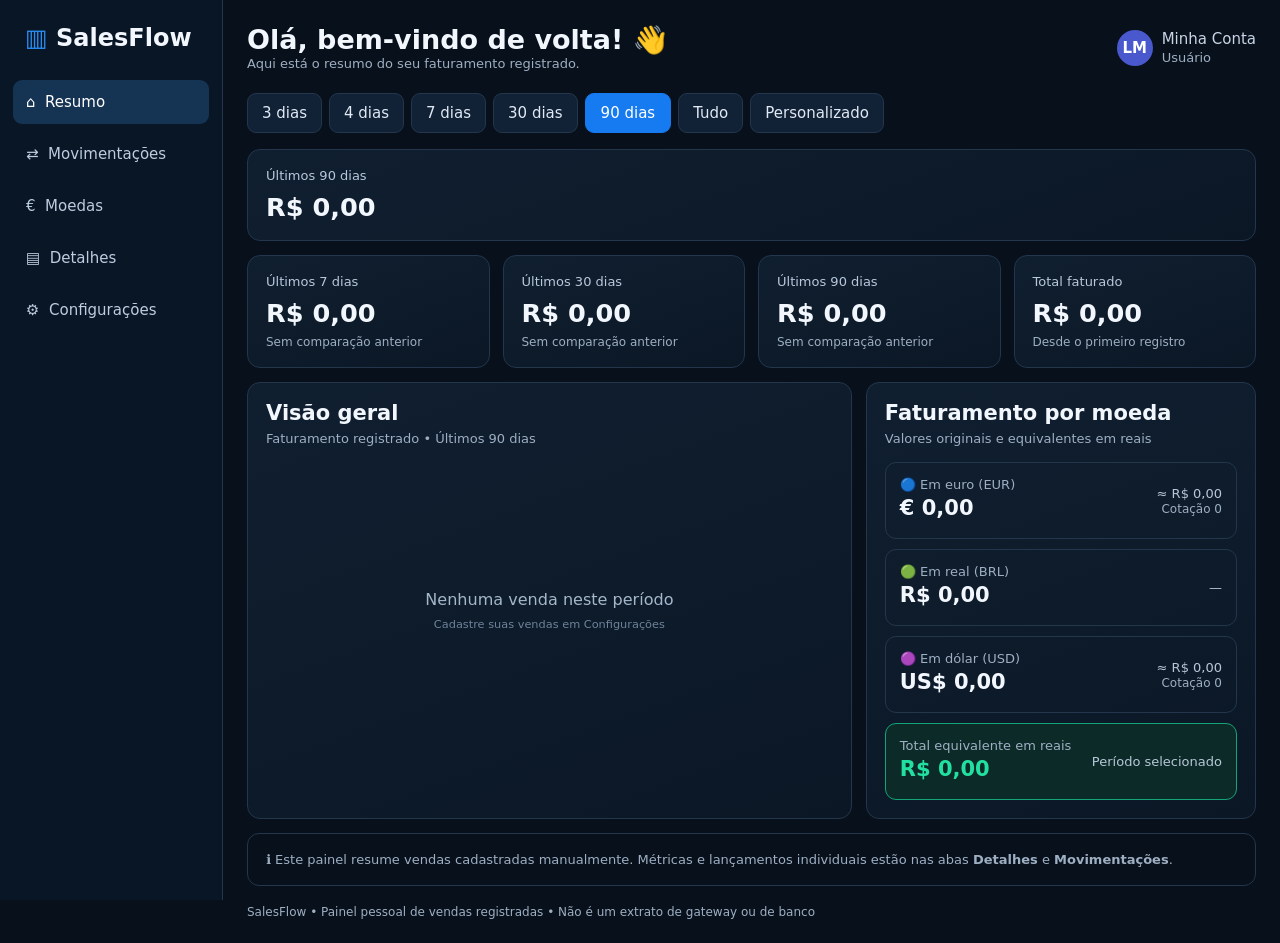
==== salesflow/index.html @ 10f6721a "Add SalesFlow dashboard initial separate app" ====
<!doctype html><html lang="pt-BR"><head><meta charset="utf-8"><meta name="viewport" content="width=device-width,initial-scale=1"><title>SalesFlow — Painel de vendas</title><style>
:root{color-scheme:dark;--bg:#07101b;--panel:#0d1a2b;--border:#23364c;--muted:#9eafc3;--green:#22e1a0;--blue:#218af6}*{box-sizing:border-box}body{margin:0;background:var(--bg);color:#f2f6fd;font:15px system-ui,-apple-system,Segoe UI,sans-serif}button,input,select{font:inherit}button{cursor:pointer}.app{display:flex;min-height:100vh}.sidebar{width:223px;background:#091625;border-right:1px solid var(--border);padding:24px 13px;position:sticky;top:0;height:100vh}.brand{font-weight:800;font-size:24px;padding:0 12px 28px}.brand span{color:#288ef6}.nav{display:grid;gap:8px}.nav button{padding:13px;text-align:left;border:0;background:transparent;color:#bdcce0;border-radius:9px}.nav button.active,.nav button:hover{background:#153454;color:#fff}.main{flex:1;min-width:0;padding:24px;max-width:1600px;margin:auto}.top{display:flex;justify-content:space-between;align-items:center;gap:15px;margin-bottom:22px}.top h1{margin:0;font-size:27px}.sub{color:var(--muted);font-size:13px}.profile{display:flex;align-items:center;gap:9px;color:#c9d5e6}.avatar{background:#4958cd;border-radius:50%;width:36px;height:36px;display:grid;place-items:center;color:white;font-weight:700}.periods{display:flex;flex-wrap:wrap;gap:7px;margin-bottom:16px}.periods button,.secondary{border:1px solid var(--border);background:#112237;color:#e1e9f4;border-radius:9px;padding:10px 14px}.periods button.on,.primary{background:#167bf0;border:1px solid #167bf0;color:#fff;border-radius:9px;padding:10px 15px}.custom{display:flex;align-items:center;gap:8px;flex-wrap:wrap;margin-bottom:20px}.custom input{max-width:170px}.cards{display:grid;grid-template-columns:repeat(4,minmax(0,1fr));gap:13px;margin-bottom:14px}.card,.panel{background:linear-gradient(160deg,#101f30,#0b1725);border:1px solid var(--border);border-radius:13px;padding:18px}.card .k{color:#b8c8dc;font-size:13px}.card .v{font-size:clamp(19px,2vw,29px);font-weight:750;margin-top:9px;white-space:nowrap}.card .note{font-size:12px;color:var(--muted);margin-top:7px}.split{display:grid;grid-template-columns:1.55fr 1fr;gap:14px}.panel h2{margin:0 0 6px;font-size:21px}.panel h3{margin:0 0 12px}.chart{width:100%;height:300px;display:block;margin-top:18px}.currencies{display:grid;gap:10px;margin-top:16px}.currency{border:1px solid var(--border);padding:14px;border-radius:11px;display:flex;align-items:center;justify-content:space-between;gap:10px}.currency .big{font-size:21px;font-weight:750;margin:4px 0}.currency .right{text-align:right;color:#b8c7d8;font-size:13px}.currency.total{border-color:#13a477;background:#0c2a28}.tag{display:inline-block;padding:5px 7px;border-radius:8px;background:#173859;color:#8ec8ff;font-size:12px;margin-left:8px}.hint{padding:18px;color:var(--muted);font-size:13px;border:1px solid var(--border);border-radius:12px;margin-top:14px}.hidden{display:none!important}label{display:block;color:#bbcadc;font-size:13px;margin-bottom:7px}input,select{background:#081727;border:1px solid #2b425b;border-radius:9px;padding:11px;color:white;width:100%;min-height:42px}.formgrid{display:grid;grid-template-columns:repeat(3,1fr);gap:13px}.formgrid .wide{grid-column:1/-1}.formactions{display:flex;gap:9px;margin-top:16px}.tablewrap{overflow:auto}table{width:100%;border-collapse:collapse;min-width:530px}th,td{text-align:left;padding:11px;border-bottom:1px solid var(--border);font-size:13px}th{color:var(--muted)}.layout2{display:grid;grid-template-columns:1.4fr 1fr;gap:15px}.notice{font-size:13px;color:#b6c7d9;line-height:1.55}.empty{border:1px dashed #3b526b;border-radius:12px;padding:45px 20px;text-align:center;color:#b3c2d1}.sectiontitle{margin:4px 0 15px}.mini{font-size:12px;color:var(--muted)}.delete{background:transparent;color:#ffaaa7;border:0;padding:5px}.stats{display:grid;grid-template-columns:repeat(3,1fr);gap:13px}.mobilemenu{display:none}@media(max-width:1050px){.sidebar{width:170px}.cards{grid-template-columns:repeat(2,1fr)}.split,.layout2{grid-template-columns:1fr}.main{padding:17px}}@media(max-width:660px){.app{display:block}.sidebar{width:100%;height:auto;position:sticky;z-index:10;padding:9px;background:#091625}.brand{display:none}.nav{display:flex;overflow-x:auto;gap:5px}.nav button{white-space:nowrap;font-size:12px;padding:10px}.main{padding:14px}.top h1{font-size:21px}.top{align-items:flex-start;flex-wrap:wrap}.profile{font-size:11px}.avatar{width:31px;height:31px}.cards{gap:8px;grid-template-columns:repeat(2,minmax(0,1fr))}.card,.panel{padding:13px}.card .v{font-size:19px;white-space:normal}.split{display:block}.split>.panel+ .panel{margin-top:13px}.chart{height:235px}.currency .big{font-size:19px}.formgrid{grid-template-columns:1fr}.stats{grid-template-columns:1fr}.custom input{max-width:140px}}
</style></head><body><div class="app"><aside class="sidebar"><div class="brand"><span>▥</span> SalesFlow</div><div class="nav" id="nav"><button data-page="resumo" class="active">⌂ &nbsp;Resumo</button><button data-page="movimentacoes">⇄ &nbsp;Movimentações</button><button data-page="moedas">€ &nbsp;Moedas</button><button data-page="detalhes">▤ &nbsp;Detalhes</button><button data-page="config">⚙ &nbsp;Configurações</button></div></aside><main class="main"><header class="top"><div><h1 id="headline">Olá, bem-vindo de volta! 👋</h1><div class="sub" id="subtitle">Aqui está o resumo do seu faturamento registrado.</div></div><div class="profile"><span class="avatar">LM</span><span>Minha Conta<br><span class="sub">Usuário</span></span></div></header><div id="filters"><div class="periods" id="periods"><button data-days="3">3 dias</button><button data-days="4">4 dias</button><button data-days="7">7 dias</button><button data-days="30">30 dias</button><button data-days="90" class="on">90 dias</button><button data-days="all">Tudo</button><button data-days="custom">Personalizado</button></div><div class="custom hidden" id="custom"><label>De <input type="date" id="from"></label><label>Até <input type="date" id="to"></label><button class="primary" id="applyCustom">Aplicar</button></div></div><section id="resumo"><div class="card" id="focusCard" style="margin-bottom:14px"><div class="k">Período selecionado</div><div class="v">R$ 0,00</div></div><div class="cards" id="cards">
<div class="card"><div class="k">Últimos 7 dias</div><div class="v">R$ 0,00</div><div class="note">Sem comparação anterior</div></div>
<div class="card"><div class="k">Últimos 30 dias</div><div class="v">R$ 0,00</div><div class="note">Sem comparação anterior</div></div>
<div class="card"><div class="k">Últimos 90 dias</div><div class="v">R$ 0,00</div><div class="note">Sem comparação anterior</div></div>
<div class="card"><div class="k">Total faturado</div><div class="v">R$ 0,00</div><div class="note">Desde o primeiro registro</div></div>
</div><div class="split"><div class="panel"><h2>Visão geral</h2><div class="sub" id="chartDescription">Faturamento registrado ao longo do período</div><svg id="chart" class="chart" role="img" aria-label="Gráfico de faturamento por dia" viewBox="0 0 600 300"><text x="300" y="140" text-anchor="middle" fill="#a5b7ca" font-size="17">Nenhuma venda neste período</text><text x="300" y="165" text-anchor="middle" fill="#6d839a" font-size="12">Cadastre suas vendas em Configurações</text></svg></div><div class="panel"><h2>Faturamento por moeda</h2><div class="sub">Valores originais e equivalentes em reais</div><div class="currencies" id="currencyCards">
<div class="currency"><div><div class="sub">🔵 Em euro (EUR)</div><div class="big">€ 0,00</div></div><div class="right">≈ R$ 0,00<br><span class="mini">Cotação não definida</span></div></div>
<div class="currency"><div><div class="sub">🟢 Em real (BRL)</div><div class="big">R$ 0,00</div></div><div class="right">—</div></div>
<div class="currency"><div><div class="sub">🟣 Em dólar (USD)</div><div class="big">US$ 0,00</div></div><div class="right">≈ R$ 0,00<br><span class="mini">Cotação não definida</span></div></div>
<div class="currency total"><div><div class="sub">Total equivalente em reais</div><div class="big" style="color:var(--green)">R$ 0,00</div></div><div class="right">Período selecionado</div></div>
</div></div></div><div class="hint">ℹ Este painel resume vendas cadastradas manualmente. Métricas e lançamentos individuais estão nas abas <b>Detalhes</b> e <b>Movimentações</b>.</div></section><section id="movimentacoes" class="hidden"><h2 class="sectiontitle">Movimentações cadastradas</h2><div class="panel"><div class="tablewrap" id="movements"></div></div></section><section id="moedas" class="hidden"><h2 class="sectiontitle">Visão por moeda</h2><div class="panel"><div class="currencies" id="currencyPage"></div><p class="notice">As conversões são estimativas baseadas nas cotações configuradas. Não representam necessariamente o valor creditado pelo banco.</p></div></section><section id="detalhes" class="hidden"><h2 class="sectiontitle">Detalhes do desempenho</h2><div class="stats" id="detailStats"></div><div class="panel" style="margin-top:14px"><h3>Vendas no período</h3><div class="tablewrap" id="detailTable"></div></div></section><section id="config" class="hidden"><h2 class="sectiontitle">Configurações e lançamentos</h2><div class="layout2"><div class="panel"><h3>Registrar venda real</h3><p class="sub">Informe data, valor recebido e moeda. Nada será inventado automaticamente.</p><form id="saleForm"><div class="formgrid"><div><label for="saleDate">Data do recebimento</label><input required id="saleDate" type="date"></div><div><label for="saleAmount">Valor</label><input required id="saleAmount" type="number" min="0.01" step="0.01" placeholder="Ex.: 850,00"></div><div><label for="saleCurrency">Moeda</label><select id="saleCurrency"><option>EUR</option><option>BRL</option><option>USD</option></select></div><div class="wide"><label for="saleDesc">Descrição (opcional)</label><input id="saleDesc" maxlength="100" placeholder="Ex.: Site institucional"></div></div><div class="formactions"><button class="primary" type="submit">+ Salvar venda</button><button class="secondary" type="reset">Limpar</button></div></form><p class="notice" id="savedMessage" role="status"></p></div><div class="panel"><h3>Cotações para conversão</h3><p class="sub">Defina uma cotação estimada em BRL por unidade de moeda.</p><div style="margin-top:15px"><label for="eurRate">1 EUR = R$</label><input type="number" id="eurRate" min="0.01" step="0.0001"></div><div style="margin-top:12px"><label for="usdRate">1 USD = R$</label><input type="number" id="usdRate" min="0.01" step="0.0001"></div><button class="primary" id="saveRates" style="margin-top:16px">Salvar cotações</button><p class="notice">As cotações são manuais, não são taxas em tempo real. Ao alterá-las, os equivalentes históricos também são recalculados.</p></div></div><div class="panel" style="margin-top:14px"><h3>Seus dados e cópia de segurança</h3><p class="notice">Nesta versão, os dados são guardados neste navegador/dispositivo. Exporte um backup para não perdê-los. Para usar em outro dispositivo, importe o arquivo lá.</p><div class="formactions" style="flex-wrap:wrap"><button class="secondary" id="export">Exportar backup JSON</button><label class="secondary" style="margin:0;cursor:pointer">Importar backup JSON<input type="file" id="import" accept="application/json,.json" style="display:none"></label><button class="secondary" id="exportCsv">Exportar vendas CSV</button></div></div></section><div class="mini" style="margin-top:19px">SalesFlow • Painel pessoal de vendas registradas • Não é um extrato de gateway ou de banco</div></main></div><script>
(()=>{'use strict';const KEY='salesflow_dashboard_v1';const $=id=>document.getElementById(id);const iso=d=>{let y=d.getFullYear(),m=String(d.getMonth()+1).padStart(2,'0'),day=String(d.getDate()).padStart(2,'0');return `${y}-${m}-${day}`};const today=iso(new Date());let state={sales:[],rates:{EUR:0,USD:0},period:'90',from:'',to:''};try{const s=JSON.parse(localStorage.getItem(KEY));if(s&&Array.isArray(s.sales)&&s.rates)state={...state,...s}}catch{}const save=()=>localStorage.setItem(KEY,JSON.stringify(state));const fmt=(v,c='BRL')=>new Intl.NumberFormat('pt-BR',{style:'currency',currency:c}).format(v||0);const decimal=v=>new Intl.NumberFormat('pt-BR',{maximumFractionDigits:2}).format(v);const dateObj=s=>new Date(s+'T12:00:00');const offset=(s,n)=>{let d=dateObj(s);d.setDate(d.getDate()+n);return iso(d)};const amountBRL=s=>s.currency==='BRL'?s.amount:s.amount*(state.rates[s.currency]||0);const validRates=()=>state.sales.every(s=>s.currency==='BRL'||state.rates[s.currency]>0);function range(){if(state.period==='all')return {start:'0001-01-01',end:today};if(state.period==='custom')return {start:state.from||today,end:state.to||today};let n=Number(state.period);return {start:offset(today,-n+1),end:today}}function filtered(){const {start,end}=range();return state.sales.filter(s=>s.date>=start&&s.date<=end&&s.date<=today)}const sum=arr=>arr.reduce((a,s)=>a+amountBRL(s),0);const labelPeriod=()=>state.period==='all'?'Todo o histórico':state.period==='custom'?`${range().start.split('-').reverse().join('/')} até ${range().end.split('-').reverse().join('/')}`:`Últimos ${state.period} dias`;function percentFor(days){let now=state.sales.filter(s=>s.date>=offset(today,-days+1)&&s.date<=today),prev=state.sales.filter(s=>s.date>=offset(today,-days*2+1)&&s.date<=offset(today,-days));let x=sum(now),y=sum(prev);return y>0?`${x>=y?'+':''}${decimal((x/y-1)*100)}% vs. período anterior`:'Sem comparação anterior'}function card(title,value,note){return `<div class="card"><div class="k">${title}</div><div class="v">${value}</div><div class="note">${note}</div></div>`}function currencyHtml(sales){const v=c=>sales.filter(s=>s.currency===c).reduce((a,s)=>a+s.amount,0);let eur=v('EUR'),usd=v('USD'),brl=v('BRL'),total=sum(sales);return `<div class="currency"><div><div class="sub">🔵 Em euro (EUR)</div><div class="big">${fmt(eur,'EUR')}</div></div><div class="right">≈ ${fmt(eur*state.rates.EUR)}<br><span class="mini">Cotação ${decimal(state.rates.EUR)||'não definida'}</span></div></div><div class="currency"><div><div class="sub">🟢 Em real (BRL)</div><div class="big">${fmt(brl)}</div></div><div class="right">${total>0?decimal(100*brl/total)+'% do total':'—'}</div></div><div class="currency"><div><div class="sub">🟣 Em dólar (USD)</div><div class="big">${fmt(usd,'USD')}</div></div><div class="right">≈ ${fmt(usd*state.rates.USD)}<br><span class="mini">Cotação ${decimal(state.rates.USD)||'não definida'}</span></div></div><div class="currency total"><div><div class="sub">Total equivalente em reais</div><div class="big" style="color:var(--green)">${fmt(total)}</div></div><div class="right">Período selecionado</div></div>`}function drawChart(sales){const svg=$('chart');const bounds=range();if(!sales.length){svg.setAttribute('viewBox','0 0 600 300');svg.innerHTML='<text x="300" y="140" text-anchor="middle" fill="#a5b7ca" font-size="17">Nenhuma venda neste período</text><text x="300" y="165" text-anchor="middle" fill="#6d839a" font-size="12">Cadastre suas vendas em Configurações</text>';return}let map=new Map();for(const s of sales)map.set(s.date,(map.get(s.date)||0)+amountBRL(s));let keys=[...map.keys()].sort(),start=bounds.start==='0001-01-01'?keys[0]:bounds.start,end=bounds.end;let dates=[];let first=dateObj(start),last=dateObj(end),days=Math.round((last-first)/86400000)+1;if(days>400){dates=keys}else{for(let i=0;i<days;i++)dates.push(offset(start,i))}let series=dates.map(d=>map.get(d)||0);let max=Math.max(1,...series)*1.12;let pad=34,w=600,h=270;const x=i=>pad+i*(w-2*pad)/Math.max(1,series.length-1),y=v=>h-pad-v/max*(h-2*pad);let pts=series.map((v,i)=>`${x(i)},${y(v)}`).join(' ');let path=`M ${pts.replaceAll(' ',' L ')}`;let ticks=[0,.25,.5,.75,1].map(a=>`<line x1="${pad}" x2="${w-pad}" y1="${y(max*a)}" y2="${y(max*a)}" stroke="#243b50"/><text x="0" y="${y(max*a)+4}" fill="#8ea5bb" font-size="10">${decimal(max*a)}</text>`).join('');svg.setAttribute('viewBox','0 0 600 300');svg.innerHTML=`<defs><linearGradient id="area" x1="0" y1="0" x2="0" y2="1"><stop stop-color="#11d59b" stop-opacity=".35"/><stop offset="1" stop-color="#11d59b" stop-opacity="0"/></linearGradient></defs>${ticks}<path d="${path} L ${x(series.length-1)},${h-pad} L ${x(0)},${h-pad} Z" fill="url(#area)"/><path d="${path}" stroke="#19e3a4" stroke-width="3" fill="none" stroke-linecap="round" stroke-linejoin="round"/><circle cx="${x(series.length-1)}" cy="${y(series.at(-1))}" r="4" fill="#2affbd"/><text x="35" y="292" fill="#9aadc1" font-size="12">${start.split('-').reverse().join('/')}</text><text x="565" y="292" text-anchor="end" fill="#9aadc1" font-size="12">${end.split('-').reverse().join('/')}</text>`}const esc=s=>String(s??'').replace(/[&<>"']/g,ch=>({'&':'&amp;','<':'&lt;','>':'&gt;','"':'&quot;',"'":'&#39;'}[ch]));function table(sales,editable){if(!sales.length)return '<div class="empty">Nenhuma venda cadastrada neste período.</div>';return `<table><thead><tr><th>Data</th><th>Descrição</th><th>Moeda</th><th>Valor original</th><th>Equivalente BRL</th>${editable?'<th>Ação</th>':''}</tr></thead><tbody>${[...sales].sort((a,b)=>b.date.localeCompare(a.date)).map(s=>`<tr><td>${s.date.split('-').reverse().join('/')}</td><td>${esc(s.description||'Venda de site')}</td><td>${s.currency}</td><td>${fmt(s.amount,s.currency)}</td><td>${fmt(amountBRL(s))}</td>${editable?`<td><button class="delete" data-delete="${esc(s.id)}">Excluir</button></td>`:''}</tr>`).join('')}</tbody></table>`}function render(){let sales=filtered(),all=state.sales;document.querySelector('#focusCard .k').textContent=labelPeriod();document.querySelector('#focusCard .v').textContent=fmt(sum(sales));const ratesReady=validRates();$('cards').innerHTML=[[7,'Últimos 7 dias'],[30,'Últimos 30 dias'],[90,'Últimos 90 dias']].map(([n,t])=>card(t,fmt(sum(all.filter(s=>s.date>=offset(today,-n+1)&&s.date<=today))),percentFor(n))).join('')+card('Total faturado',fmt(sum(all)),'Desde o primeiro registro');$('currencyCards').innerHTML=currencyHtml(sales);$('currencyPage').innerHTML=currencyHtml(sales);drawChart(sales);$('detailStats').innerHTML=card('Quantidade de vendas',String(sales.length),'Registros no período')+card('Ticket médio',fmt(sales.length?sum(sales)/sales.length:0),'Equivalente em reais')+card('Faturamento no período',fmt(sum(sales)),labelPeriod());$('movements').innerHTML=table(all,true);$('detailTable').innerHTML=table(sales,false);$('chartDescription').textContent=`Faturamento registrado • ${labelPeriod()}`;if(!ratesReady){$('currencyCards').insertAdjacentHTML('beforeend','<div class="notice">⚠ Defina as cotações das moedas usadas em Configurações para calcular corretamente os totais em BRL.</div>')}document.querySelectorAll('#periods button').forEach(b=>b.classList.toggle('on',b.dataset.days===state.period));$('custom').classList.toggle('hidden',state.period!=='custom');$('from').value=state.from||offset(today,-29);$('to').value=state.to||today;$('eurRate').value=state.rates.EUR||'';$('usdRate').value=state.rates.USD||''}function page(page){['resumo','movimentacoes','moedas','detalhes','config'].forEach(p=>$(p).classList.toggle('hidden',p!==page));document.querySelectorAll('.nav button').forEach(b=>b.classList.toggle('active',b.dataset.page===page));$('filters').classList.toggle('hidden',page==='config'||page==='movimentacoes');let titles={resumo:['Olá, bem-vindo de volta! 👋','Aqui está o resumo do seu faturamento registrado.'],movimentacoes:['Movimentações','Registros que você adicionou ao painel.'],moedas:['Moedas','Origem do faturamento por moeda.'],detalhes:['Detalhes do desempenho','Indicadores e vendas do período.'],config:['Configurações e lançamentos','Cadastre suas vendas e defina suas cotações.']};$('headline').textContent=titles[page][0];$('subtitle').textContent=titles[page][1];}document.querySelectorAll('.nav button').forEach(b=>b.onclick=()=>page(b.dataset.page));document.querySelectorAll('#periods button').forEach(b=>b.onclick=()=>{state.period=b.dataset.days;save();render()});$('applyCustom').onclick=()=>{if(!$('from').value||!$('to').value||$('from').value>$('to').value){alert('Selecione um intervalo válido.');return}state.from=$('from').value;state.to=$('to').value;save();render()};$('saleDate').value=today;$('saleForm').onsubmit=e=>{e.preventDefault();let amount=Number($('saleAmount').value),date=$('saleDate').value,currency=$('saleCurrency').value;if(!(amount>0)||!date||date>today){$('savedMessage').textContent='Informe um valor positivo e uma data válida, até hoje.';return}state.sales.push({id:String(Date.now())+Math.random().toString(36).slice(2),date,amount:Math.round(amount*100)/100,currency,description:$('saleDesc').value.trim()});save();$('saleForm').reset();$('saleDate').value=today;$('savedMessage').textContent='Venda registrada com sucesso! O Resumo já foi atualizado.';render()};$('saveRates').onclick=()=>{let eur=Number($('eurRate').value),usd=Number($('usdRate').value);if(!(eur>0)||!(usd>0)){alert('Preencha as duas cotações com valores maiores que zero.');return}state.rates={EUR:eur,USD:usd};save();render();alert('Cotações salvas!')};$('movements').onclick=e=>{let id=e.target.dataset.delete;if(!id)return;if(confirm('Excluir este lançamento?')){state.sales=state.sales.filter(s=>s.id!==id);save();render()}};function download(name,data,type){const blob=new Blob([data],{type}),url=URL.createObjectURL(blob),a=document.createElement('a');a.href=url;a.download=name;a.click();setTimeout(()=>URL.revokeObjectURL(url),2000)}$('export').onclick=()=>download('salesflow-backup.json',JSON.stringify({version:1,exportedAt:new Date().toISOString(),sales:state.sales,rates:state.rates},null,2),'application/json');$('exportCsv').onclick=()=>download('salesflow-vendas.csv','\ufeffdata,valor,moeda,descricao\n'+state.sales.map(s=>[s.date,s.amount,s.currency,'"'+(s.description||'').replaceAll('"','""')+'"'].join(',')).join('\n'),'text/csv;charset=utf-8');$('import').onchange=async e=>{let file=e.target.files[0];if(!file)return;try{let d=JSON.parse(await file.text());if(!Array.isArray(d.sales)||!d.rates||!d.sales.every(s=>/^\d{4}-\d\d-\d\d$/.test(s.date)&&['EUR','BRL','USD'].includes(s.currency)&&Number.isFinite(s.amount)&&s.amount>0))throw Error('Arquivo incompatível');if(!confirm('Importar substituirá suas vendas e cotações atuais. Continuar?'))return;state.sales=d.sales;state.rates=d.rates;save();render();alert('Dados importados com sucesso.')}catch(err){alert('Falha ao importar: '+err.message)}finally{e.target.value=''}};render();page('resumo');})();
</script></body></html>
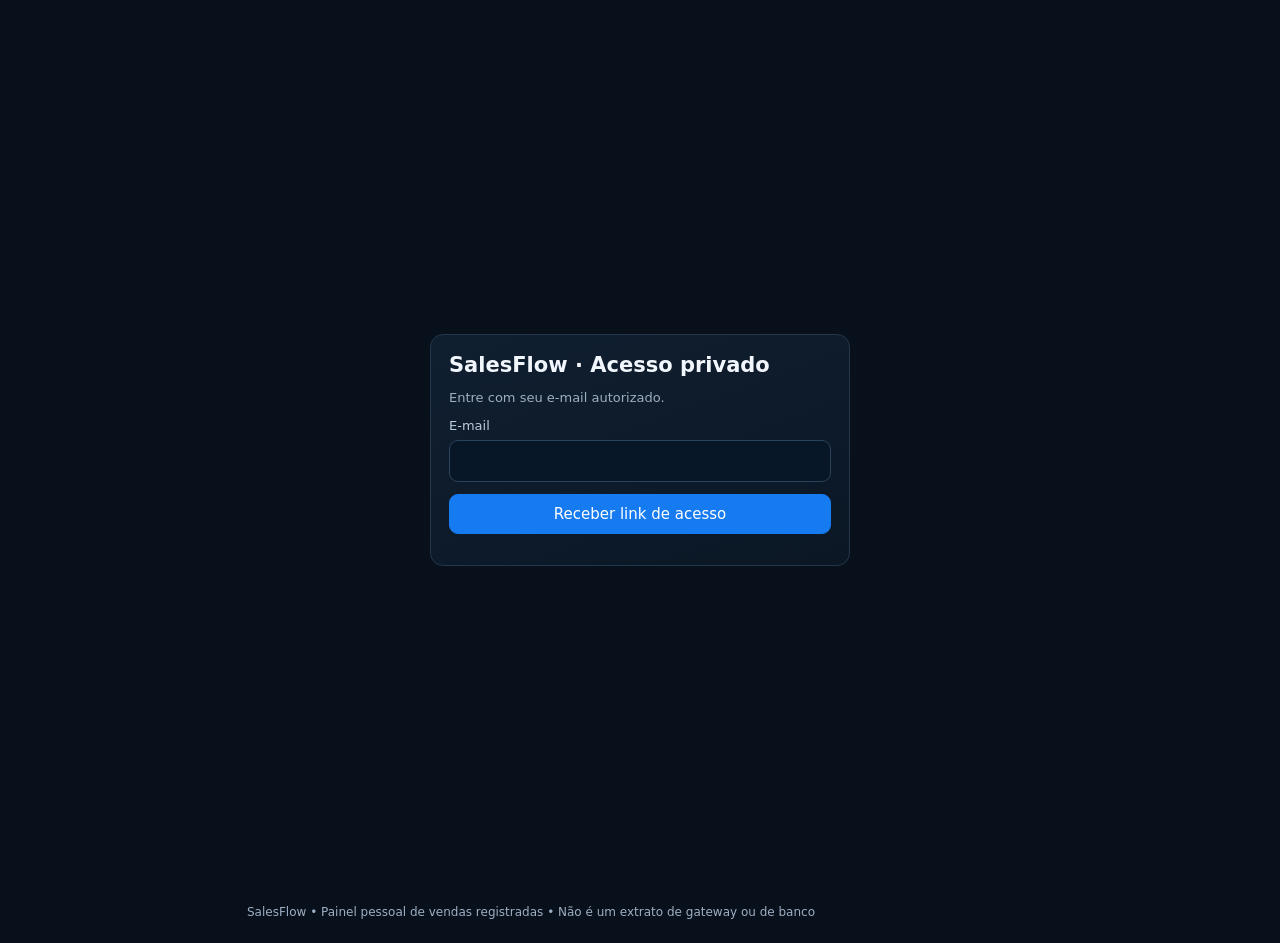
==== commit 6813b604: "Connect SalesFlow to protected Supabase sales and magic link auth" ====
--- a/salesflow/index.html
+++ b/salesflow/index.html
@@ -1,6 +1,6 @@
 <!doctype html><html lang="pt-BR"><head><meta charset="utf-8"><meta name="viewport" content="width=device-width,initial-scale=1"><title>SalesFlow — Painel de vendas</title><style>
 :root{color-scheme:dark;--bg:#07101b;--panel:#0d1a2b;--border:#23364c;--muted:#9eafc3;--green:#22e1a0;--blue:#218af6}*{box-sizing:border-box}body{margin:0;background:var(--bg);color:#f2f6fd;font:15px system-ui,-apple-system,Segoe UI,sans-serif}button,input,select{font:inherit}button{cursor:pointer}.app{display:flex;min-height:100vh}.sidebar{width:223px;background:#091625;border-right:1px solid var(--border);padding:24px 13px;position:sticky;top:0;height:100vh}.brand{font-weight:800;font-size:24px;padding:0 12px 28px}.brand span{color:#288ef6}.nav{display:grid;gap:8px}.nav button{padding:13px;text-align:left;border:0;background:transparent;color:#bdcce0;border-radius:9px}.nav button.active,.nav button:hover{background:#153454;color:#fff}.main{flex:1;min-width:0;padding:24px;max-width:1600px;margin:auto}.top{display:flex;justify-content:space-between;align-items:center;gap:15px;margin-bottom:22px}.top h1{margin:0;font-size:27px}.sub{color:var(--muted);font-size:13px}.profile{display:flex;align-items:center;gap:9px;color:#c9d5e6}.avatar{background:#4958cd;border-radius:50%;width:36px;height:36px;display:grid;place-items:center;color:white;font-weight:700}.periods{display:flex;flex-wrap:wrap;gap:7px;margin-bottom:16px}.periods button,.secondary{border:1px solid var(--border);background:#112237;color:#e1e9f4;border-radius:9px;padding:10px 14px}.periods button.on,.primary{background:#167bf0;border:1px solid #167bf0;color:#fff;border-radius:9px;padding:10px 15px}.custom{display:flex;align-items:center;gap:8px;flex-wrap:wrap;margin-bottom:20px}.custom input{max-width:170px}.cards{display:grid;grid-template-columns:repeat(4,minmax(0,1fr));gap:13px;margin-bottom:14px}.card,.panel{background:linear-gradient(160deg,#101f30,#0b1725);border:1px solid var(--border);border-radius:13px;padding:18px}.card .k{color:#b8c8dc;font-size:13px}.card .v{font-size:clamp(19px,2vw,29px);font-weight:750;margin-top:9px;white-space:nowrap}.card .note{font-size:12px;color:var(--muted);margin-top:7px}.split{display:grid;grid-template-columns:1.55fr 1fr;gap:14px}.panel h2{margin:0 0 6px;font-size:21px}.panel h3{margin:0 0 12px}.chart{width:100%;height:300px;display:block;margin-top:18px}.currencies{display:grid;gap:10px;margin-top:16px}.currency{border:1px solid var(--border);padding:14px;border-radius:11px;display:flex;align-items:center;justify-content:space-between;gap:10px}.currency .big{font-size:21px;font-weight:750;margin:4px 0}.currency .right{text-align:right;color:#b8c7d8;font-size:13px}.currency.total{border-color:#13a477;background:#0c2a28}.tag{display:inline-block;padding:5px 7px;border-radius:8px;background:#173859;color:#8ec8ff;font-size:12px;margin-left:8px}.hint{padding:18px;color:var(--muted);font-size:13px;border:1px solid var(--border);border-radius:12px;margin-top:14px}.hidden{display:none!important}label{display:block;color:#bbcadc;font-size:13px;margin-bottom:7px}input,select{background:#081727;border:1px solid #2b425b;border-radius:9px;padding:11px;color:white;width:100%;min-height:42px}.formgrid{display:grid;grid-template-columns:repeat(3,1fr);gap:13px}.formgrid .wide{grid-column:1/-1}.formactions{display:flex;gap:9px;margin-top:16px}.tablewrap{overflow:auto}table{width:100%;border-collapse:collapse;min-width:530px}th,td{text-align:left;padding:11px;border-bottom:1px solid var(--border);font-size:13px}th{color:var(--muted)}.layout2{display:grid;grid-template-columns:1.4fr 1fr;gap:15px}.notice{font-size:13px;color:#b6c7d9;line-height:1.55}.empty{border:1px dashed #3b526b;border-radius:12px;padding:45px 20px;text-align:center;color:#b3c2d1}.sectiontitle{margin:4px 0 15px}.mini{font-size:12px;color:var(--muted)}.delete{background:transparent;color:#ffaaa7;border:0;padding:5px}.stats{display:grid;grid-template-columns:repeat(3,1fr);gap:13px}.mobilemenu{display:none}@media(max-width:1050px){.sidebar{width:170px}.cards{grid-template-columns:repeat(2,1fr)}.split,.layout2{grid-template-columns:1fr}.main{padding:17px}}@media(max-width:660px){.app{display:block}.sidebar{width:100%;height:auto;position:sticky;z-index:10;padding:9px;background:#091625}.brand{display:none}.nav{display:flex;overflow-x:auto;gap:5px}.nav button{white-space:nowrap;font-size:12px;padding:10px}.main{padding:14px}.top h1{font-size:21px}.top{align-items:flex-start;flex-wrap:wrap}.profile{font-size:11px}.avatar{width:31px;height:31px}.cards{gap:8px;grid-template-columns:repeat(2,minmax(0,1fr))}.card,.panel{padding:13px}.card .v{font-size:19px;white-space:normal}.split{display:block}.split>.panel+ .panel{margin-top:13px}.chart{height:235px}.currency .big{font-size:19px}.formgrid{grid-template-columns:1fr}.stats{grid-template-columns:1fr}.custom input{max-width:140px}}
-</style></head><body><div class="app"><aside class="sidebar"><div class="brand"><span>▥</span> SalesFlow</div><div class="nav" id="nav"><button data-page="resumo" class="active">⌂ &nbsp;Resumo</button><button data-page="movimentacoes">⇄ &nbsp;Movimentações</button><button data-page="moedas">€ &nbsp;Moedas</button><button data-page="detalhes">▤ &nbsp;Detalhes</button><button data-page="config">⚙ &nbsp;Configurações</button></div></aside><main class="main"><header class="top"><div><h1 id="headline">Olá, bem-vindo de volta! 👋</h1><div class="sub" id="subtitle">Aqui está o resumo do seu faturamento registrado.</div></div><div class="profile"><span class="avatar">LM</span><span>Minha Conta<br><span class="sub">Usuário</span></span></div></header><div id="filters"><div class="periods" id="periods"><button data-days="3">3 dias</button><button data-days="4">4 dias</button><button data-days="7">7 dias</button><button data-days="30">30 dias</button><button data-days="90" class="on">90 dias</button><button data-days="all">Tudo</button><button data-days="custom">Personalizado</button></div><div class="custom hidden" id="custom"><label>De <input type="date" id="from"></label><label>Até <input type="date" id="to"></label><button class="primary" id="applyCustom">Aplicar</button></div></div><section id="resumo"><div class="card" id="focusCard" style="margin-bottom:14px"><div class="k">Período selecionado</div><div class="v">R$ 0,00</div></div><div class="cards" id="cards">
+</style></head><body><div id="authScreen" style="position:fixed;inset:0;background:#07101b;z-index:999;display:grid;place-items:center;padding:20px"><div class="panel" style="width:min(420px,100%)"><h2>SalesFlow · Acesso privado</h2><p class="sub">Entre com seu e-mail autorizado.</p><label>E-mail</label><input id="loginEmail" type="email"><button id="loginBtn" class="primary" style="margin-top:12px;width:100%">Receber link de acesso</button><p id="loginStatus" class="notice"></p></div></div><div class="app"><aside class="sidebar"><div class="brand"><span>▥</span> SalesFlow</div><div class="nav" id="nav"><button data-page="resumo" class="active">⌂ &nbsp;Resumo</button><button data-page="movimentacoes">⇄ &nbsp;Movimentações</button><button data-page="moedas">€ &nbsp;Moedas</button><button data-page="detalhes">▤ &nbsp;Detalhes</button><button data-page="config">⚙ &nbsp;Configurações</button></div></aside><main class="main"><header class="top"><div><h1 id="headline">Olá, bem-vindo de volta! 👋</h1><div class="sub" id="subtitle">Aqui está o resumo do seu faturamento registrado.</div></div><div class="profile"><span class="avatar">LM</span><span>Minha Conta<br><span class="sub">Usuário</span></span><button id="logout" class="secondary">Sair</button></div></header><div id="filters"><div class="periods" id="periods"><button data-days="3">3 dias</button><button data-days="4">4 dias</button><button data-days="7">7 dias</button><button data-days="30">30 dias</button><button data-days="90" class="on">90 dias</button><button data-days="all">Tudo</button><button data-days="custom">Personalizado</button></div><div class="custom hidden" id="custom"><label>De <input type="date" id="from"></label><label>Até <input type="date" id="to"></label><button class="primary" id="applyCustom">Aplicar</button></div></div><section id="resumo"><div class="card" id="focusCard" style="margin-bottom:14px"><div class="k">Período selecionado</div><div class="v">R$ 0,00</div></div><div class="cards" id="cards">
 <div class="card"><div class="k">Últimos 7 dias</div><div class="v">R$ 0,00</div><div class="note">Sem comparação anterior</div></div>
 <div class="card"><div class="k">Últimos 30 dias</div><div class="v">R$ 0,00</div><div class="note">Sem comparação anterior</div></div>
 <div class="card"><div class="k">Últimos 90 dias</div><div class="v">R$ 0,00</div><div class="note">Sem comparação anterior</div></div>
@@ -11,5 +11,18 @@
 <div class="currency"><div><div class="sub">🟣 Em dólar (USD)</div><div class="big">US$ 0,00</div></div><div class="right">≈ R$ 0,00<br><span class="mini">Cotação não definida</span></div></div>
 <div class="currency total"><div><div class="sub">Total equivalente em reais</div><div class="big" style="color:var(--green)">R$ 0,00</div></div><div class="right">Período selecionado</div></div>
 </div></div></div><div class="hint">ℹ Este painel resume vendas cadastradas manualmente. Métricas e lançamentos individuais estão nas abas <b>Detalhes</b> e <b>Movimentações</b>.</div></section><section id="movimentacoes" class="hidden"><h2 class="sectiontitle">Movimentações cadastradas</h2><div class="panel"><div class="tablewrap" id="movements"></div></div></section><section id="moedas" class="hidden"><h2 class="sectiontitle">Visão por moeda</h2><div class="panel"><div class="currencies" id="currencyPage"></div><p class="notice">As conversões são estimativas baseadas nas cotações configuradas. Não representam necessariamente o valor creditado pelo banco.</p></div></section><section id="detalhes" class="hidden"><h2 class="sectiontitle">Detalhes do desempenho</h2><div class="stats" id="detailStats"></div><div class="panel" style="margin-top:14px"><h3>Vendas no período</h3><div class="tablewrap" id="detailTable"></div></div></section><section id="config" class="hidden"><h2 class="sectiontitle">Configurações e lançamentos</h2><div class="layout2"><div class="panel"><h3>Registrar venda real</h3><p class="sub">Informe data, valor recebido e moeda. Nada será inventado automaticamente.</p><form id="saleForm"><div class="formgrid"><div><label for="saleDate">Data do recebimento</label><input required id="saleDate" type="date"></div><div><label for="saleAmount">Valor</label><input required id="saleAmount" type="number" min="0.01" step="0.01" placeholder="Ex.: 850,00"></div><div><label for="saleCurrency">Moeda</label><select id="saleCurrency"><option>EUR</option><option>BRL</option><option>USD</option></select></div><div class="wide"><label for="saleDesc">Descrição (opcional)</label><input id="saleDesc" maxlength="100" placeholder="Ex.: Site institucional"></div></div><div class="formactions"><button class="primary" type="submit">+ Salvar venda</button><button class="secondary" type="reset">Limpar</button></div></form><p class="notice" id="savedMessage" role="status"></p></div><div class="panel"><h3>Cotações para conversão</h3><p class="sub">Defina uma cotação estimada em BRL por unidade de moeda.</p><div style="margin-top:15px"><label for="eurRate">1 EUR = R$</label><input type="number" id="eurRate" min="0.01" step="0.0001"></div><div style="margin-top:12px"><label for="usdRate">1 USD = R$</label><input type="number" id="usdRate" min="0.01" step="0.0001"></div><button class="primary" id="saveRates" style="margin-top:16px">Salvar cotações</button><p class="notice">As cotações são manuais, não são taxas em tempo real. Ao alterá-las, os equivalentes históricos também são recalculados.</p></div></div><div class="panel" style="margin-top:14px"><h3>Seus dados e cópia de segurança</h3><p class="notice">Nesta versão, os dados são guardados neste navegador/dispositivo. Exporte um backup para não perdê-los. Para usar em outro dispositivo, importe o arquivo lá.</p><div class="formactions" style="flex-wrap:wrap"><button class="secondary" id="export">Exportar backup JSON</button><label class="secondary" style="margin:0;cursor:pointer">Importar backup JSON<input type="file" id="import" accept="application/json,.json" style="display:none"></label><button class="secondary" id="exportCsv">Exportar vendas CSV</button></div></div></section><div class="mini" style="margin-top:19px">SalesFlow • Painel pessoal de vendas registradas • Não é um extrato de gateway ou de banco</div></main></div><script>
-(()=>{'use strict';const KEY='salesflow_dashboard_v1';const $=id=>document.getElementById(id);const iso=d=>{let y=d.getFullYear(),m=String(d.getMonth()+1).padStart(2,'0'),day=String(d.getDate()).padStart(2,'0');return `${y}-${m}-${day}`};const today=iso(new Date());let state={sales:[],rates:{EUR:0,USD:0},period:'90',from:'',to:''};try{const s=JSON.parse(localStorage.getItem(KEY));if(s&&Array.isArray(s.sales)&&s.rates)state={...state,...s}}catch{}const save=()=>localStorage.setItem(KEY,JSON.stringify(state));const fmt=(v,c='BRL')=>new Intl.NumberFormat('pt-BR',{style:'currency',currency:c}).format(v||0);const decimal=v=>new Intl.NumberFormat('pt-BR',{maximumFractionDigits:2}).format(v);const dateObj=s=>new Date(s+'T12:00:00');const offset=(s,n)=>{let d=dateObj(s);d.setDate(d.getDate()+n);return iso(d)};const amountBRL=s=>s.currency==='BRL'?s.amount:s.amount*(state.rates[s.currency]||0);const validRates=()=>state.sales.every(s=>s.currency==='BRL'||state.rates[s.currency]>0);function range(){if(state.period==='all')return {start:'0001-01-01',end:today};if(state.period==='custom')return {start:state.from||today,end:state.to||today};let n=Number(state.period);return {start:offset(today,-n+1),end:today}}function filtered(){const {start,end}=range();return state.sales.filter(s=>s.date>=start&&s.date<=end&&s.date<=today)}const sum=arr=>arr.reduce((a,s)=>a+amountBRL(s),0);const labelPeriod=()=>state.period==='all'?'Todo o histórico':state.period==='custom'?`${range().start.split('-').reverse().join('/')} até ${range().end.split('-').reverse().join('/')}`:`Últimos ${state.period} dias`;function percentFor(days){let now=state.sales.filter(s=>s.date>=offset(today,-days+1)&&s.date<=today),prev=state.sales.filter(s=>s.date>=offset(today,-days*2+1)&&s.date<=offset(today,-days));let x=sum(now),y=sum(prev);return y>0?`${x>=y?'+':''}${decimal((x/y-1)*100)}% vs. período anterior`:'Sem comparação anterior'}function card(title,value,note){return `<div class="card"><div class="k">${title}</div><div class="v">${value}</div><div class="note">${note}</div></div>`}function currencyHtml(sales){const v=c=>sales.filter(s=>s.currency===c).reduce((a,s)=>a+s.amount,0);let eur=v('EUR'),usd=v('USD'),brl=v('BRL'),total=sum(sales);return `<div class="currency"><div><div class="sub">🔵 Em euro (EUR)</div><div class="big">${fmt(eur,'EUR')}</div></div><div class="right">≈ ${fmt(eur*state.rates.EUR)}<br><span class="mini">Cotação ${decimal(state.rates.EUR)||'não definida'}</span></div></div><div class="currency"><div><div class="sub">🟢 Em real (BRL)</div><div class="big">${fmt(brl)}</div></div><div class="right">${total>0?decimal(100*brl/total)+'% do total':'—'}</div></div><div class="currency"><div><div class="sub">🟣 Em dólar (USD)</div><div class="big">${fmt(usd,'USD')}</div></div><div class="right">≈ ${fmt(usd*state.rates.USD)}<br><span class="mini">Cotação ${decimal(state.rates.USD)||'não definida'}</span></div></div><div class="currency total"><div><div class="sub">Total equivalente em reais</div><div class="big" style="color:var(--green)">${fmt(total)}</div></div><div class="right">Período selecionado</div></div>`}function drawChart(sales){const svg=$('chart');const bounds=range();if(!sales.length){svg.setAttribute('viewBox','0 0 600 300');svg.innerHTML='<text x="300" y="140" text-anchor="middle" fill="#a5b7ca" font-size="17">Nenhuma venda neste período</text><text x="300" y="165" text-anchor="middle" fill="#6d839a" font-size="12">Cadastre suas vendas em Configurações</text>';return}let map=new Map();for(const s of sales)map.set(s.date,(map.get(s.date)||0)+amountBRL(s));let keys=[...map.keys()].sort(),start=bounds.start==='0001-01-01'?keys[0]:bounds.start,end=bounds.end;let dates=[];let first=dateObj(start),last=dateObj(end),days=Math.round((last-first)/86400000)+1;if(days>400){dates=keys}else{for(let i=0;i<days;i++)dates.push(offset(start,i))}let series=dates.map(d=>map.get(d)||0);let max=Math.max(1,...series)*1.12;let pad=34,w=600,h=270;const x=i=>pad+i*(w-2*pad)/Math.max(1,series.length-1),y=v=>h-pad-v/max*(h-2*pad);let pts=series.map((v,i)=>`${x(i)},${y(v)}`).join(' ');let path=`M ${pts.replaceAll(' ',' L ')}`;let ticks=[0,.25,.5,.75,1].map(a=>`<line x1="${pad}" x2="${w-pad}" y1="${y(max*a)}" y2="${y(max*a)}" stroke="#243b50"/><text x="0" y="${y(max*a)+4}" fill="#8ea5bb" font-size="10">${decimal(max*a)}</text>`).join('');svg.setAttribute('viewBox','0 0 600 300');svg.innerHTML=`<defs><linearGradient id="area" x1="0" y1="0" x2="0" y2="1"><stop stop-color="#11d59b" stop-opacity=".35"/><stop offset="1" stop-color="#11d59b" stop-opacity="0"/></linearGradient></defs>${ticks}<path d="${path} L ${x(series.length-1)},${h-pad} L ${x(0)},${h-pad} Z" fill="url(#area)"/><path d="${path}" stroke="#19e3a4" stroke-width="3" fill="none" stroke-linecap="round" stroke-linejoin="round"/><circle cx="${x(series.length-1)}" cy="${y(series.at(-1))}" r="4" fill="#2affbd"/><text x="35" y="292" fill="#9aadc1" font-size="12">${start.split('-').reverse().join('/')}</text><text x="565" y="292" text-anchor="end" fill="#9aadc1" font-size="12">${end.split('-').reverse().join('/')}</text>`}const esc=s=>String(s??'').replace(/[&<>"']/g,ch=>({'&':'&amp;','<':'&lt;','>':'&gt;','"':'&quot;',"'":'&#39;'}[ch]));function table(sales,editable){if(!sales.length)return '<div class="empty">Nenhuma venda cadastrada neste período.</div>';return `<table><thead><tr><th>Data</th><th>Descrição</th><th>Moeda</th><th>Valor original</th><th>Equivalente BRL</th>${editable?'<th>Ação</th>':''}</tr></thead><tbody>${[...sales].sort((a,b)=>b.date.localeCompare(a.date)).map(s=>`<tr><td>${s.date.split('-').reverse().join('/')}</td><td>${esc(s.description||'Venda de site')}</td><td>${s.currency}</td><td>${fmt(s.amount,s.currency)}</td><td>${fmt(amountBRL(s))}</td>${editable?`<td><button class="delete" data-delete="${esc(s.id)}">Excluir</button></td>`:''}</tr>`).join('')}</tbody></table>`}function render(){let sales=filtered(),all=state.sales;document.querySelector('#focusCard .k').textContent=labelPeriod();document.querySelector('#focusCard .v').textContent=fmt(sum(sales));const ratesReady=validRates();$('cards').innerHTML=[[7,'Últimos 7 dias'],[30,'Últimos 30 dias'],[90,'Últimos 90 dias']].map(([n,t])=>card(t,fmt(sum(all.filter(s=>s.date>=offset(today,-n+1)&&s.date<=today))),percentFor(n))).join('')+card('Total faturado',fmt(sum(all)),'Desde o primeiro registro');$('currencyCards').innerHTML=currencyHtml(sales);$('currencyPage').innerHTML=currencyHtml(sales);drawChart(sales);$('detailStats').innerHTML=card('Quantidade de vendas',String(sales.length),'Registros no período')+card('Ticket médio',fmt(sales.length?sum(sales)/sales.length:0),'Equivalente em reais')+card('Faturamento no período',fmt(sum(sales)),labelPeriod());$('movements').innerHTML=table(all,true);$('detailTable').innerHTML=table(sales,false);$('chartDescription').textContent=`Faturamento registrado • ${labelPeriod()}`;if(!ratesReady){$('currencyCards').insertAdjacentHTML('beforeend','<div class="notice">⚠ Defina as cotações das moedas usadas em Configurações para calcular corretamente os totais em BRL.</div>')}document.querySelectorAll('#periods button').forEach(b=>b.classList.toggle('on',b.dataset.days===state.period));$('custom').classList.toggle('hidden',state.period!=='custom');$('from').value=state.from||offset(today,-29);$('to').value=state.to||today;$('eurRate').value=state.rates.EUR||'';$('usdRate').value=state.rates.USD||''}function page(page){['resumo','movimentacoes','moedas','detalhes','config'].forEach(p=>$(p).classList.toggle('hidden',p!==page));document.querySelectorAll('.nav button').forEach(b=>b.classList.toggle('active',b.dataset.page===page));$('filters').classList.toggle('hidden',page==='config'||page==='movimentacoes');let titles={resumo:['Olá, bem-vindo de volta! 👋','Aqui está o resumo do seu faturamento registrado.'],movimentacoes:['Movimentações','Registros que você adicionou ao painel.'],moedas:['Moedas','Origem do faturamento por moeda.'],detalhes:['Detalhes do desempenho','Indicadores e vendas do período.'],config:['Configurações e lançamentos','Cadastre suas vendas e defina suas cotações.']};$('headline').textContent=titles[page][0];$('subtitle').textContent=titles[page][1];}document.querySelectorAll('.nav button').forEach(b=>b.onclick=()=>page(b.dataset.page));document.querySelectorAll('#periods button').forEach(b=>b.onclick=()=>{state.period=b.dataset.days;save();render()});$('applyCustom').onclick=()=>{if(!$('from').value||!$('to').value||$('from').value>$('to').value){alert('Selecione um intervalo válido.');return}state.from=$('from').value;state.to=$('to').value;save();render()};$('saleDate').value=today;$('saleForm').onsubmit=e=>{e.preventDefault();let amount=Number($('saleAmount').value),date=$('saleDate').value,currency=$('saleCurrency').value;if(!(amount>0)||!date||date>today){$('savedMessage').textContent='Informe um valor positivo e uma data válida, até hoje.';return}state.sales.push({id:String(Date.now())+Math.random().toString(36).slice(2),date,amount:Math.round(amount*100)/100,currency,description:$('saleDesc').value.trim()});save();$('saleForm').reset();$('saleDate').value=today;$('savedMessage').textContent='Venda registrada com sucesso! O Resumo já foi atualizado.';render()};$('saveRates').onclick=()=>{let eur=Number($('eurRate').value),usd=Number($('usdRate').value);if(!(eur>0)||!(usd>0)){alert('Preencha as duas cotações com valores maiores que zero.');return}state.rates={EUR:eur,USD:usd};save();render();alert('Cotações salvas!')};$('movements').onclick=e=>{let id=e.target.dataset.delete;if(!id)return;if(confirm('Excluir este lançamento?')){state.sales=state.sales.filter(s=>s.id!==id);save();render()}};function download(name,data,type){const blob=new Blob([data],{type}),url=URL.createObjectURL(blob),a=document.createElement('a');a.href=url;a.download=name;a.click();setTimeout(()=>URL.revokeObjectURL(url),2000)}$('export').onclick=()=>download('salesflow-backup.json',JSON.stringify({version:1,exportedAt:new Date().toISOString(),sales:state.sales,rates:state.rates},null,2),'application/json');$('exportCsv').onclick=()=>download('salesflow-vendas.csv','\ufeffdata,valor,moeda,descricao\n'+state.sales.map(s=>[s.date,s.amount,s.currency,'"'+(s.description||'').replaceAll('"','""')+'"'].join(',')).join('\n'),'text/csv;charset=utf-8');$('import').onchange=async e=>{let file=e.target.files[0];if(!file)return;try{let d=JSON.parse(await file.text());if(!Array.isArray(d.sales)||!d.rates||!d.sales.every(s=>/^\d{4}-\d\d-\d\d$/.test(s.date)&&['EUR','BRL','USD'].includes(s.currency)&&Number.isFinite(s.amount)&&s.amount>0))throw Error('Arquivo incompatível');if(!confirm('Importar substituirá suas vendas e cotações atuais. Continuar?'))return;state.sales=d.sales;state.rates=d.rates;save();render();alert('Dados importados com sucesso.')}catch(err){alert('Falha ao importar: '+err.message)}finally{e.target.value=''}};render();page('resumo');})();
+(()=>{'use strict';const KEY='salesflow_dashboard_v1';const $=id=>document.getElementById(id);const iso=d=>{let y=d.getFullYear(),m=String(d.getMonth()+1).padStart(2,'0'),day=String(d.getDate()).padStart(2,'0');return `${y}-${m}-${day}`};const today=iso(new Date());let state={sales:[],rates:{EUR:0,USD:0},period:'90',from:'',to:''};const save=()=>{};const fmt=(v,c='BRL')=>new Intl.NumberFormat('pt-BR',{style:'currency',currency:c}).format(v||0);const decimal=v=>new Intl.NumberFormat('pt-BR',{maximumFractionDigits:2}).format(v);const dateObj=s=>new Date(s+'T12:00:00');const offset=(s,n)=>{let d=dateObj(s);d.setDate(d.getDate()+n);return iso(d)};const amountBRL=s=>s.currency==='BRL'?s.amount:s.amount*(state.rates[s.currency]||0);const validRates=()=>state.sales.every(s=>s.currency==='BRL'||state.rates[s.currency]>0);function range(){if(state.period==='all')return {start:'0001-01-01',end:today};if(state.period==='custom')return {start:state.from||today,end:state.to||today};let n=Number(state.period);return {start:offset(today,-n+1),end:today}}function filtered(){const {start,end}=range();return state.sales.filter(s=>s.date>=start&&s.date<=end&&s.date<=today)}const sum=arr=>arr.reduce((a,s)=>a+amountBRL(s),0);const labelPeriod=()=>state.period==='all'?'Todo o histórico':state.period==='custom'?`${range().start.split('-').reverse().join('/')} até ${range().end.split('-').reverse().join('/')}`:`Últimos ${state.period} dias`;function percentFor(days){let now=state.sales.filter(s=>s.date>=offset(today,-days+1)&&s.date<=today),prev=state.sales.filter(s=>s.date>=offset(today,-days*2+1)&&s.date<=offset(today,-days));let x=sum(now),y=sum(prev);return y>0?`${x>=y?'+':''}${decimal((x/y-1)*100)}% vs. período anterior`:'Sem comparação anterior'}function card(title,value,note){return `<div class="card"><div class="k">${title}</div><div class="v">${value}</div><div class="note">${note}</div></div>`}function currencyHtml(sales){const v=c=>sales.filter(s=>s.currency===c).reduce((a,s)=>a+s.amount,0);let eur=v('EUR'),usd=v('USD'),brl=v('BRL'),total=sum(sales);return `<div class="currency"><div><div class="sub">🔵 Em euro (EUR)</div><div class="big">${fmt(eur,'EUR')}</div></div><div class="right">≈ ${fmt(eur*state.rates.EUR)}<br><span class="mini">Cotação ${decimal(state.rates.EUR)||'não definida'}</span></div></div><div class="currency"><div><div class="sub">🟢 Em real (BRL)</div><div class="big">${fmt(brl)}</div></div><div class="right">${total>0?decimal(100*brl/total)+'% do total':'—'}</div></div><div class="currency"><div><div class="sub">🟣 Em dólar (USD)</div><div class="big">${fmt(usd,'USD')}</div></div><div class="right">≈ ${fmt(usd*state.rates.USD)}<br><span class="mini">Cotação ${decimal(state.rates.USD)||'não definida'}</span></div></div><div class="currency total"><div><div class="sub">Total equivalente em reais</div><div class="big" style="color:var(--green)">${fmt(total)}</div></div><div class="right">Período selecionado</div></div>`}function drawChart(sales){const svg=$('chart');const bounds=range();if(!sales.length){svg.setAttribute('viewBox','0 0 600 300');svg.innerHTML='<text x="300" y="140" text-anchor="middle" fill="#a5b7ca" font-size="17">Nenhuma venda neste período</text><text x="300" y="165" text-anchor="middle" fill="#6d839a" font-size="12">Cadastre suas vendas em Configurações</text>';return}let map=new Map();for(const s of sales)map.set(s.date,(map.get(s.date)||0)+amountBRL(s));let keys=[...map.keys()].sort(),start=bounds.start==='0001-01-01'?keys[0]:bounds.start,end=bounds.end;let dates=[];let first=dateObj(start),last=dateObj(end),days=Math.round((last-first)/86400000)+1;if(days>400){dates=keys}else{for(let i=0;i<days;i++)dates.push(offset(start,i))}let series=dates.map(d=>map.get(d)||0);let max=Math.max(1,...series)*1.12;let pad=34,w=600,h=270;const x=i=>pad+i*(w-2*pad)/Math.max(1,series.length-1),y=v=>h-pad-v/max*(h-2*pad);let pts=series.map((v,i)=>`${x(i)},${y(v)}`).join(' ');let path=`M ${pts.replaceAll(' ',' L ')}`;let ticks=[0,.25,.5,.75,1].map(a=>`<line x1="${pad}" x2="${w-pad}" y1="${y(max*a)}" y2="${y(max*a)}" stroke="#243b50"/><text x="0" y="${y(max*a)+4}" fill="#8ea5bb" font-size="10">${decimal(max*a)}</text>`).join('');svg.setAttribute('viewBox','0 0 600 300');svg.innerHTML=`<defs><linearGradient id="area" x1="0" y1="0" x2="0" y2="1"><stop stop-color="#11d59b" stop-opacity=".35"/><stop offset="1" stop-color="#11d59b" stop-opacity="0"/></linearGradient></defs>${ticks}<path d="${path} L ${x(series.length-1)},${h-pad} L ${x(0)},${h-pad} Z" fill="url(#area)"/><path d="${path}" stroke="#19e3a4" stroke-width="3" fill="none" stroke-linecap="round" stroke-linejoin="round"/><circle cx="${x(series.length-1)}" cy="${y(series.at(-1))}" r="4" fill="#2affbd"/><text x="35" y="292" fill="#9aadc1" font-size="12">${start.split('-').reverse().join('/')}</text><text x="565" y="292" text-anchor="end" fill="#9aadc1" font-size="12">${end.split('-').reverse().join('/')}</text>`}const esc=s=>String(s??'').replace(/[&<>"']/g,ch=>({'&':'&amp;','<':'&lt;','>':'&gt;','"':'&quot;',"'":'&#39;'}[ch]));function table(sales,editable){if(!sales.length)return '<div class="empty">Nenhuma venda cadastrada neste período.</div>';return `<table><thead><tr><th>Data</th><th>Descrição</th><th>Moeda</th><th>Valor original</th><th>Equivalente BRL</th>${editable?'<th>Ação</th>':''}</tr></thead><tbody>${[...sales].sort((a,b)=>b.date.localeCompare(a.date)).map(s=>`<tr><td>${s.date.split('-').reverse().join('/')}</td><td>${esc(s.description||'Venda de site')}</td><td>${s.currency}</td><td>${fmt(s.amount,s.currency)}</td><td>${fmt(amountBRL(s))}</td>${editable?`<td><button class="delete" data-delete="${esc(s.id)}">Excluir</button></td>`:''}</tr>`).join('')}</tbody></table>`}function render(){let sales=filtered(),all=state.sales;document.querySelector('#focusCard .k').textContent=labelPeriod();document.querySelector('#focusCard .v').textContent=fmt(sum(sales));const ratesReady=validRates();$('cards').innerHTML=[[7,'Últimos 7 dias'],[30,'Últimos 30 dias'],[90,'Últimos 90 dias']].map(([n,t])=>card(t,fmt(sum(all.filter(s=>s.date>=offset(today,-n+1)&&s.date<=today))),percentFor(n))).join('')+card('Total faturado',fmt(sum(all)),'Desde o primeiro registro');$('currencyCards').innerHTML=currencyHtml(sales);$('currencyPage').innerHTML=currencyHtml(sales);drawChart(sales);$('detailStats').innerHTML=card('Quantidade de vendas',String(sales.length),'Registros no período')+card('Ticket médio',fmt(sales.length?sum(sales)/sales.length:0),'Equivalente em reais')+card('Faturamento no período',fmt(sum(sales)),labelPeriod());$('movements').innerHTML=table(all,true);$('detailTable').innerHTML=table(sales,false);$('chartDescription').textContent=`Faturamento registrado • ${labelPeriod()}`;if(!ratesReady){$('currencyCards').insertAdjacentHTML('beforeend','<div class="notice">⚠ Defina as cotações das moedas usadas em Configurações para calcular corretamente os totais em BRL.</div>')}document.querySelectorAll('#periods button').forEach(b=>b.classList.toggle('on',b.dataset.days===state.period));$('custom').classList.toggle('hidden',state.period!=='custom');$('from').value=state.from||offset(today,-29);$('to').value=state.to||today;$('eurRate').value=state.rates.EUR||'';$('usdRate').value=state.rates.USD||''}function page(page){['resumo','movimentacoes','moedas','detalhes','config'].forEach(p=>$(p).classList.toggle('hidden',p!==page));document.querySelectorAll('.nav button').forEach(b=>b.classList.toggle('active',b.dataset.page===page));$('filters').classList.toggle('hidden',page==='config'||page==='movimentacoes');let titles={resumo:['Olá, bem-vindo de volta! 👋','Aqui está o resumo do seu faturamento registrado.'],movimentacoes:['Movimentações','Registros que você adicionou ao painel.'],moedas:['Moedas','Origem do faturamento por moeda.'],detalhes:['Detalhes do desempenho','Indicadores e vendas do período.'],config:['Configurações e lançamentos','Cadastre suas vendas e defina suas cotações.']};$('headline').textContent=titles[page][0];$('subtitle').textContent=titles[page][1];}document.querySelectorAll('.nav button').forEach(b=>b.onclick=()=>page(b.dataset.page));document.querySelectorAll('#periods button').forEach(b=>b.onclick=()=>{state.period=b.dataset.days;save();render()});$('applyCustom').onclick=()=>{if(!$('from').value||!$('to').value||$('from').value>$('to').value){alert('Selecione um intervalo válido.');return}state.from=$('from').value;state.to=$('to').value;save();render()};$('saleDate').value=today;$('saleForm').onsubmit=e=>{e.preventDefault();let amount=Number($('saleAmount').value),date=$('saleDate').value,currency=$('saleCurrency').value;if(!(amount>0)||!date||date>today){$('savedMessage').textContent='Informe um valor positivo e uma data válida, até hoje.';return}window.sfFetch('/rest/v1/salesflow_sales',{method:'POST',body:JSON.stringify({sale_date:date,amount,currency,description:$('saleDesc').value.trim(),user_id:window.sfUser.id})}).then(()=>window.sfLoad()).then(()=>{$('saleForm').reset();$('saleDate').value=today;$('savedMessage').textContent='Venda salva online.'}).catch(err=>$('savedMessage').textContent=err.message)};$('saveRates').onclick=()=>{let eur=Number($('eurRate').value),usd=Number($('usdRate').value);if(!(eur>0)||!(usd>0)){alert('Preencha as duas cotações com valores maiores que zero.');return}window.sfFetch('/rest/v1/salesflow_settings?id=eq.1',{method:'PATCH',body:JSON.stringify({eur_rate:eur,usd_rate:usd})}).then(()=>window.sfLoad()).catch(e=>alert(e.message))};$('movements').onclick=e=>{let id=e.target.dataset.delete;if(!id)return;if(confirm('Excluir este lançamento?')){window.sfFetch('/rest/v1/salesflow_sales?id=eq.'+id,{method:'DELETE'}).then(()=>window.sfLoad()).catch(e=>alert(e.message))}};function download(name,data,type){const blob=new Blob([data],{type}),url=URL.createObjectURL(blob),a=document.createElement('a');a.href=url;a.download=name;a.click();setTimeout(()=>URL.revokeObjectURL(url),2000)}$('export').onclick=()=>download('salesflow-backup.json',JSON.stringify({version:1,exportedAt:new Date().toISOString(),sales:state.sales,rates:state.rates},null,2),'application/json');$('exportCsv').onclick=()=>download('salesflow-vendas.csv','\ufeffdata,valor,moeda,descricao\n'+state.sales.map(s=>[s.date,s.amount,s.currency,'"'+(s.description||'').replaceAll('"','""')+'"'].join(',')).join('\n'),'text/csv;charset=utf-8');$('import').onchange=async e=>{let file=e.target.files[0];if(!file)return;try{let d=JSON.parse(await file.text());if(!Array.isArray(d.sales)||!d.rates||!d.sales.every(s=>/^\d{4}-\d\d-\d\d$/.test(s.date)&&['EUR','BRL','USD'].includes(s.currency)&&Number.isFinite(s.amount)&&s.amount>0))throw Error('Arquivo incompatível');if(!confirm('Importar substituirá suas vendas e cotações atuais. Continuar?'))return;state.sales=d.sales;state.rates=d.rates;save();render();alert('Dados importados com sucesso.')}catch(err){alert('Falha ao importar: '+err.message)}finally{e.target.value=''}};window.sfState=state;window.sfRender=render;render();page('resumo');})();
+</script><script>
+const base='https://jexufvisrvptwiirabjl.supabase.co',pub='sb_publishable_wCS5rjuu2nuXUmf4NPsFyA_IsQD05ay';
+const allow=['leo.munhozgubolin@gmail.com','anacarolinaantcorrea@gmail.com'];
+let token=null,refresh=null;
+async function authPost(path,data){const r=await fetch(base+'/auth/v1/'+path,{method:'POST',headers:{apikey:pub,'Content-Type':'application/json'},body:JSON.stringify(data)});const json=await r.json();if(!r.ok)throw Error(json.msg||json.error_description||json.message||'Erro de autenticação');return json}
+async function sfFetch(path,options={}){let r=await fetch(base+path,{...options,headers:{apikey:pub,Authorization:'Bearer '+token,'Content-Type':'application/json',Prefer:'return=representation'}});if(r.status===401&&refresh){const next=await authPost('token?grant_type=refresh_token',{refresh_token:refresh});token=next.access_token;refresh=next.refresh_token;sessionStorage.setItem('sf-auth',JSON.stringify(next));r=await fetch(base+path,{...options,headers:{apikey:pub,Authorization:'Bearer '+token,'Content-Type':'application/json',Prefer:'return=representation'}})}if(!r.ok)throw Error('Falha na conexão segura ('+r.status+')');return await r.json()}
+window.sfFetch=sfFetch;
+async function sfLoad(){const [sales,config]=await Promise.all([sfFetch('/rest/v1/salesflow_sales?select=*&order=sale_date.desc'),sfFetch('/rest/v1/salesflow_settings?select=*')]);window.sfState.sales=sales.map(x=>({id:x.id,date:x.sale_date,amount:Number(x.amount),currency:x.currency,description:x.description}));if(config[0])window.sfState.rates={EUR:Number(config[0].eur_rate),USD:Number(config[0].usd_rate)};window.sfRender()}
+window.sfLoad=sfLoad;
+async function setAuth(session){token=session.access_token;refresh=session.refresh_token;const r=await fetch(base+'/auth/v1/user',{headers:{apikey:pub,Authorization:'Bearer '+token}});if(!r.ok)throw Error('Sessão expirada');const u=await r.json();if(!allow.includes(u.email.toLowerCase())||!u.email_confirmed_at)throw Error('Conta não autorizada');window.sfUser=u;await sfLoad();sessionStorage.setItem('sf-auth',JSON.stringify(session));document.getElementById('authScreen').style.display='none'}
+document.getElementById('loginBtn').onclick=async()=>{const email=document.getElementById('loginEmail').value.trim().toLowerCase();const status=document.getElementById('loginStatus');if(!allow.includes(email)){status.textContent='Este e-mail não está autorizado.';return}try{await authPost('otp',{email,create_user:true});status.textContent='Link enviado. Abra o e-mail no mesmo navegador para entrar.'}catch(e){status.textContent=e.message}};
+document.getElementById('logout').onclick=()=>{sessionStorage.removeItem('sf-auth');token=null;document.getElementById('authScreen').style.display='grid'};
+(async()=>{try{const fragment=new URLSearchParams(location.hash.slice(1));if(fragment.has('access_token')){await setAuth({access_token:fragment.get('access_token'),refresh_token:fragment.get('refresh_token')});history.replaceState({},'',location.pathname);return}const stored=JSON.parse(sessionStorage.getItem('sf-auth'));if(stored)await setAuth(stored)}catch(e){document.getElementById('loginStatus').textContent=e.message}})();
 </script></body></html>
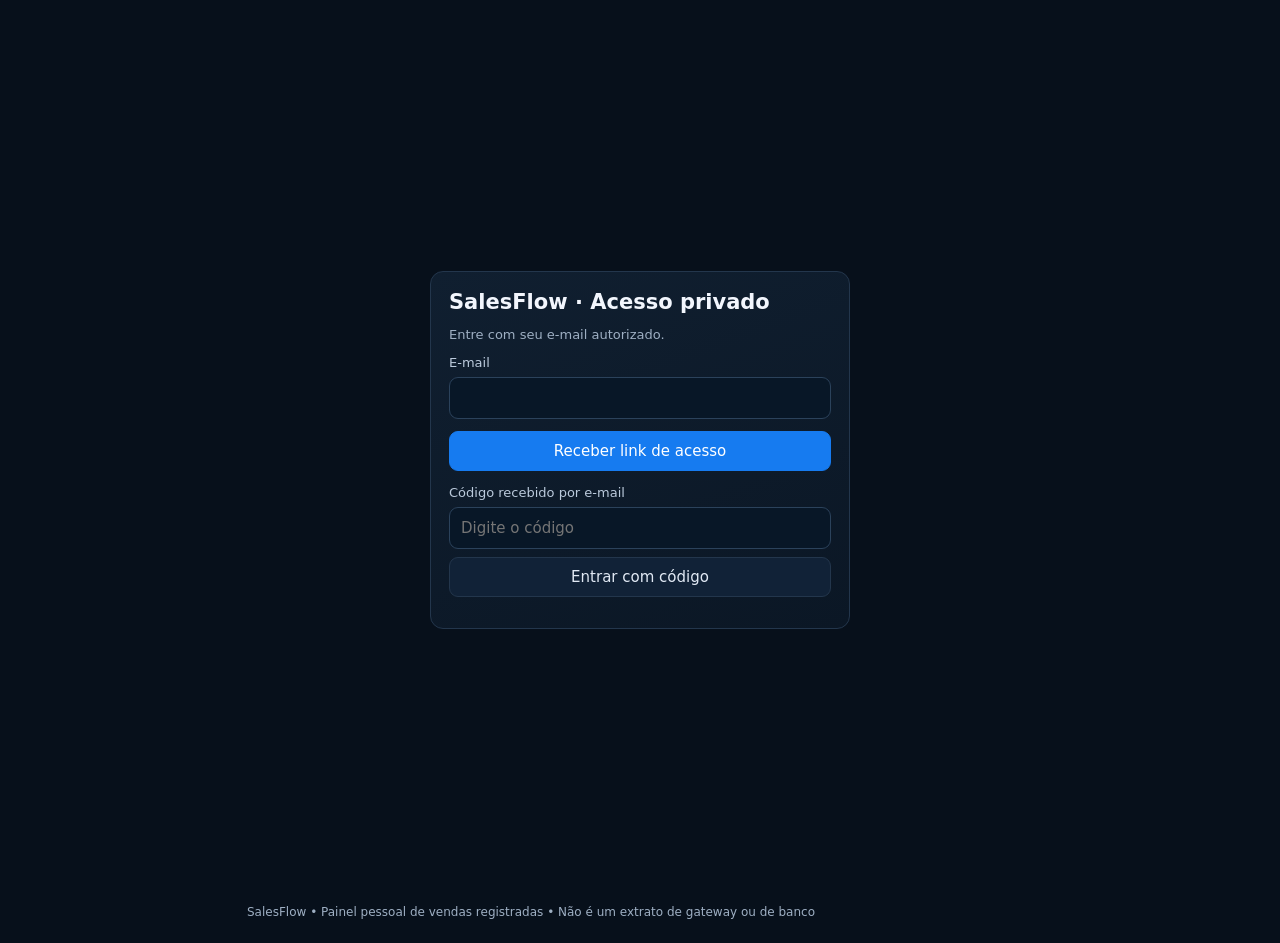
==== commit 21a89fdb: "Improve login callback handling and add email OTP code" ====
--- a/salesflow/index.html
+++ b/salesflow/index.html
@@ -1,6 +1,6 @@
 <!doctype html><html lang="pt-BR"><head><meta charset="utf-8"><meta name="viewport" content="width=device-width,initial-scale=1"><title>SalesFlow — Painel de vendas</title><style>
 :root{color-scheme:dark;--bg:#07101b;--panel:#0d1a2b;--border:#23364c;--muted:#9eafc3;--green:#22e1a0;--blue:#218af6}*{box-sizing:border-box}body{margin:0;background:var(--bg);color:#f2f6fd;font:15px system-ui,-apple-system,Segoe UI,sans-serif}button,input,select{font:inherit}button{cursor:pointer}.app{display:flex;min-height:100vh}.sidebar{width:223px;background:#091625;border-right:1px solid var(--border);padding:24px 13px;position:sticky;top:0;height:100vh}.brand{font-weight:800;font-size:24px;padding:0 12px 28px}.brand span{color:#288ef6}.nav{display:grid;gap:8px}.nav button{padding:13px;text-align:left;border:0;background:transparent;color:#bdcce0;border-radius:9px}.nav button.active,.nav button:hover{background:#153454;color:#fff}.main{flex:1;min-width:0;padding:24px;max-width:1600px;margin:auto}.top{display:flex;justify-content:space-between;align-items:center;gap:15px;margin-bottom:22px}.top h1{margin:0;font-size:27px}.sub{color:var(--muted);font-size:13px}.profile{display:flex;align-items:center;gap:9px;color:#c9d5e6}.avatar{background:#4958cd;border-radius:50%;width:36px;height:36px;display:grid;place-items:center;color:white;font-weight:700}.periods{display:flex;flex-wrap:wrap;gap:7px;margin-bottom:16px}.periods button,.secondary{border:1px solid var(--border);background:#112237;color:#e1e9f4;border-radius:9px;padding:10px 14px}.periods button.on,.primary{background:#167bf0;border:1px solid #167bf0;color:#fff;border-radius:9px;padding:10px 15px}.custom{display:flex;align-items:center;gap:8px;flex-wrap:wrap;margin-bottom:20px}.custom input{max-width:170px}.cards{display:grid;grid-template-columns:repeat(4,minmax(0,1fr));gap:13px;margin-bottom:14px}.card,.panel{background:linear-gradient(160deg,#101f30,#0b1725);border:1px solid var(--border);border-radius:13px;padding:18px}.card .k{color:#b8c8dc;font-size:13px}.card .v{font-size:clamp(19px,2vw,29px);font-weight:750;margin-top:9px;white-space:nowrap}.card .note{font-size:12px;color:var(--muted);margin-top:7px}.split{display:grid;grid-template-columns:1.55fr 1fr;gap:14px}.panel h2{margin:0 0 6px;font-size:21px}.panel h3{margin:0 0 12px}.chart{width:100%;height:300px;display:block;margin-top:18px}.currencies{display:grid;gap:10px;margin-top:16px}.currency{border:1px solid var(--border);padding:14px;border-radius:11px;display:flex;align-items:center;justify-content:space-between;gap:10px}.currency .big{font-size:21px;font-weight:750;margin:4px 0}.currency .right{text-align:right;color:#b8c7d8;font-size:13px}.currency.total{border-color:#13a477;background:#0c2a28}.tag{display:inline-block;padding:5px 7px;border-radius:8px;background:#173859;color:#8ec8ff;font-size:12px;margin-left:8px}.hint{padding:18px;color:var(--muted);font-size:13px;border:1px solid var(--border);border-radius:12px;margin-top:14px}.hidden{display:none!important}label{display:block;color:#bbcadc;font-size:13px;margin-bottom:7px}input,select{background:#081727;border:1px solid #2b425b;border-radius:9px;padding:11px;color:white;width:100%;min-height:42px}.formgrid{display:grid;grid-template-columns:repeat(3,1fr);gap:13px}.formgrid .wide{grid-column:1/-1}.formactions{display:flex;gap:9px;margin-top:16px}.tablewrap{overflow:auto}table{width:100%;border-collapse:collapse;min-width:530px}th,td{text-align:left;padding:11px;border-bottom:1px solid var(--border);font-size:13px}th{color:var(--muted)}.layout2{display:grid;grid-template-columns:1.4fr 1fr;gap:15px}.notice{font-size:13px;color:#b6c7d9;line-height:1.55}.empty{border:1px dashed #3b526b;border-radius:12px;padding:45px 20px;text-align:center;color:#b3c2d1}.sectiontitle{margin:4px 0 15px}.mini{font-size:12px;color:var(--muted)}.delete{background:transparent;color:#ffaaa7;border:0;padding:5px}.stats{display:grid;grid-template-columns:repeat(3,1fr);gap:13px}.mobilemenu{display:none}@media(max-width:1050px){.sidebar{width:170px}.cards{grid-template-columns:repeat(2,1fr)}.split,.layout2{grid-template-columns:1fr}.main{padding:17px}}@media(max-width:660px){.app{display:block}.sidebar{width:100%;height:auto;position:sticky;z-index:10;padding:9px;background:#091625}.brand{display:none}.nav{display:flex;overflow-x:auto;gap:5px}.nav button{white-space:nowrap;font-size:12px;padding:10px}.main{padding:14px}.top h1{font-size:21px}.top{align-items:flex-start;flex-wrap:wrap}.profile{font-size:11px}.avatar{width:31px;height:31px}.cards{gap:8px;grid-template-columns:repeat(2,minmax(0,1fr))}.card,.panel{padding:13px}.card .v{font-size:19px;white-space:normal}.split{display:block}.split>.panel+ .panel{margin-top:13px}.chart{height:235px}.currency .big{font-size:19px}.formgrid{grid-template-columns:1fr}.stats{grid-template-columns:1fr}.custom input{max-width:140px}}
-</style></head><body><div id="authScreen" style="position:fixed;inset:0;background:#07101b;z-index:999;display:grid;place-items:center;padding:20px"><div class="panel" style="width:min(420px,100%)"><h2>SalesFlow · Acesso privado</h2><p class="sub">Entre com seu e-mail autorizado.</p><label>E-mail</label><input id="loginEmail" type="email"><button id="loginBtn" class="primary" style="margin-top:12px;width:100%">Receber link de acesso</button><p id="loginStatus" class="notice"></p></div></div><div class="app"><aside class="sidebar"><div class="brand"><span>▥</span> SalesFlow</div><div class="nav" id="nav"><button data-page="resumo" class="active">⌂ &nbsp;Resumo</button><button data-page="movimentacoes">⇄ &nbsp;Movimentações</button><button data-page="moedas">€ &nbsp;Moedas</button><button data-page="detalhes">▤ &nbsp;Detalhes</button><button data-page="config">⚙ &nbsp;Configurações</button></div></aside><main class="main"><header class="top"><div><h1 id="headline">Olá, bem-vindo de volta! 👋</h1><div class="sub" id="subtitle">Aqui está o resumo do seu faturamento registrado.</div></div><div class="profile"><span class="avatar">LM</span><span>Minha Conta<br><span class="sub">Usuário</span></span><button id="logout" class="secondary">Sair</button></div></header><div id="filters"><div class="periods" id="periods"><button data-days="3">3 dias</button><button data-days="4">4 dias</button><button data-days="7">7 dias</button><button data-days="30">30 dias</button><button data-days="90" class="on">90 dias</button><button data-days="all">Tudo</button><button data-days="custom">Personalizado</button></div><div class="custom hidden" id="custom"><label>De <input type="date" id="from"></label><label>Até <input type="date" id="to"></label><button class="primary" id="applyCustom">Aplicar</button></div></div><section id="resumo"><div class="card" id="focusCard" style="margin-bottom:14px"><div class="k">Período selecionado</div><div class="v">R$ 0,00</div></div><div class="cards" id="cards">
+</style></head><body><div id="authScreen" style="position:fixed;inset:0;background:#07101b;z-index:999;display:grid;place-items:center;padding:20px"><div class="panel" style="width:min(420px,100%)"><h2>SalesFlow · Acesso privado</h2><p class="sub">Entre com seu e-mail autorizado.</p><label>E-mail</label><input id="loginEmail" type="email"><button id="loginBtn" class="primary" style="margin-top:12px;width:100%">Receber link de acesso</button><label style="margin-top:14px">Código recebido por e-mail</label><input id="otpValue" autocomplete="one-time-code" inputmode="numeric" placeholder="Digite o código"><button id="otpConfirm" class="secondary" style="width:100%;margin-top:8px">Entrar com código</button><p id="loginStatus" class="notice"></p></div></div><div class="app"><aside class="sidebar"><div class="brand"><span>▥</span> SalesFlow</div><div class="nav" id="nav"><button data-page="resumo" class="active">⌂ &nbsp;Resumo</button><button data-page="movimentacoes">⇄ &nbsp;Movimentações</button><button data-page="moedas">€ &nbsp;Moedas</button><button data-page="detalhes">▤ &nbsp;Detalhes</button><button data-page="config">⚙ &nbsp;Configurações</button></div></aside><main class="main"><header class="top"><div><h1 id="headline">Olá, bem-vindo de volta! 👋</h1><div class="sub" id="subtitle">Aqui está o resumo do seu faturamento registrado.</div></div><div class="profile"><span class="avatar">LM</span><span>Minha Conta<br><span class="sub">Usuário</span></span><button id="logout" class="secondary">Sair</button></div></header><div id="filters"><div class="periods" id="periods"><button data-days="3">3 dias</button><button data-days="4">4 dias</button><button data-days="7">7 dias</button><button data-days="30">30 dias</button><button data-days="90" class="on">90 dias</button><button data-days="all">Tudo</button><button data-days="custom">Personalizado</button></div><div class="custom hidden" id="custom"><label>De <input type="date" id="from"></label><label>Até <input type="date" id="to"></label><button class="primary" id="applyCustom">Aplicar</button></div></div><section id="resumo"><div class="card" id="focusCard" style="margin-bottom:14px"><div class="k">Período selecionado</div><div class="v">R$ 0,00</div></div><div class="cards" id="cards">
 <div class="card"><div class="k">Últimos 7 dias</div><div class="v">R$ 0,00</div><div class="note">Sem comparação anterior</div></div>
 <div class="card"><div class="k">Últimos 30 dias</div><div class="v">R$ 0,00</div><div class="note">Sem comparação anterior</div></div>
 <div class="card"><div class="k">Últimos 90 dias</div><div class="v">R$ 0,00</div><div class="note">Sem comparação anterior</div></div>
@@ -22,7 +22,7 @@
 async function sfLoad(){const [sales,config]=await Promise.all([sfFetch('/rest/v1/salesflow_sales?select=*&order=sale_date.desc'),sfFetch('/rest/v1/salesflow_settings?select=*')]);window.sfState.sales=sales.map(x=>({id:x.id,date:x.sale_date,amount:Number(x.amount),currency:x.currency,description:x.description}));if(config[0])window.sfState.rates={EUR:Number(config[0].eur_rate),USD:Number(config[0].usd_rate)};window.sfRender()}
 window.sfLoad=sfLoad;
 async function setAuth(session){token=session.access_token;refresh=session.refresh_token;const r=await fetch(base+'/auth/v1/user',{headers:{apikey:pub,Authorization:'Bearer '+token}});if(!r.ok)throw Error('Sessão expirada');const u=await r.json();if(!allow.includes(u.email.toLowerCase())||!u.email_confirmed_at)throw Error('Conta não autorizada');window.sfUser=u;await sfLoad();sessionStorage.setItem('sf-auth',JSON.stringify(session));document.getElementById('authScreen').style.display='none'}
-document.getElementById('loginBtn').onclick=async()=>{const email=document.getElementById('loginEmail').value.trim().toLowerCase();const status=document.getElementById('loginStatus');if(!allow.includes(email)){status.textContent='Este e-mail não está autorizado.';return}try{await authPost('otp',{email,create_user:true});status.textContent='Link enviado. Abra o e-mail no mesmo navegador para entrar.'}catch(e){status.textContent=e.message}};
-document.getElementById('logout').onclick=()=>{sessionStorage.removeItem('sf-auth');token=null;document.getElementById('authScreen').style.display='grid'};
-(async()=>{try{const fragment=new URLSearchParams(location.hash.slice(1));if(fragment.has('access_token')){await setAuth({access_token:fragment.get('access_token'),refresh_token:fragment.get('refresh_token')});history.replaceState({},'',location.pathname);return}const stored=JSON.parse(sessionStorage.getItem('sf-auth'));if(stored)await setAuth(stored)}catch(e){document.getElementById('loginStatus').textContent=e.message}})();
+document.getElementById('loginBtn').onclick=async()=>{const email=document.getElementById('loginEmail').value.trim().toLowerCase();const status=document.getElementById('loginStatus');if(!allow.includes(email)){status.textContent='Este e-mail não está autorizado.';return}try{await authPost('otp',{email,create_user:true});status.textContent='Link enviado. Abra o e-mail ou use o código de acesso.'}catch(e){status.textContent=e.message}};
+document.getElementById('otpConfirm').onclick=async()=>{try{const email=document.getElementById('loginEmail').value.trim().toLowerCase();const value=document.getElementById('otpValue').value.trim();await setAuth(await authPost('verify',{email,token:value,type:'email'}))}catch(e){document.getElementById('loginStatus').textContent=e.message}};document.getElementById('logout').onclick=()=>{sessionStorage.removeItem('sf-auth');token=null;document.getElementById('authScreen').style.display='grid'};
+(async()=>{try{const query=new URLSearchParams(location.search);if(query.has('error'))throw Error(query.get('error_description')||query.get('error'));if(query.has('token_hash')){await setAuth(await authPost('verify',{token_hash:query.get('token_hash'),type:query.get('type')||'magiclink'}));history.replaceState({},'',location.pathname);return}if(query.has('code')){await setAuth(await authPost('token?grant_type=pkce',{auth_code:query.get('code'),code_verifier:sessionStorage.getItem('sf-verifier')||''}));history.replaceState({},'',location.pathname);return}const fragment=new URLSearchParams(location.hash.slice(1));if(fragment.has('access_token')){await setAuth({access_token:fragment.get('access_token'),refresh_token:fragment.get('refresh_token')});history.replaceState({},'',location.pathname);return}const stored=JSON.parse(sessionStorage.getItem('sf-auth'));if(stored)await setAuth(stored)}catch(e){document.getElementById('loginStatus').textContent=e.message}})();
 </script></body></html>
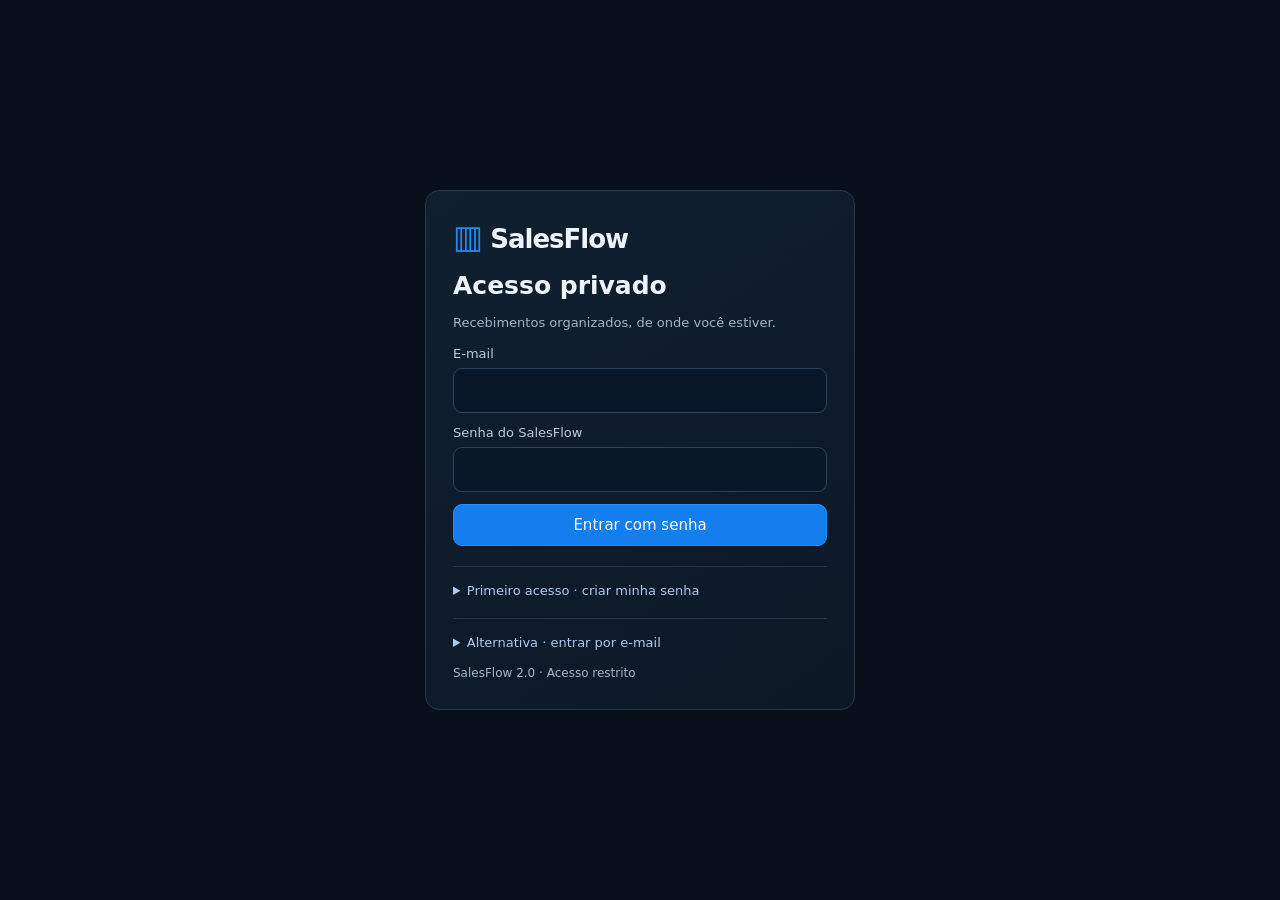
==== commit 1394f1f3: "SalesFlow 2.0: password activation, shared CRUD, exact periods, money validation and responsive reco" ====
--- a/salesflow/index.html
+++ b/salesflow/index.html
@@ -1,28 +1,11 @@
-<!doctype html><html lang="pt-BR"><head><meta charset="utf-8"><meta name="viewport" content="width=device-width,initial-scale=1"><title>SalesFlow — Painel de vendas</title><style>
-:root{color-scheme:dark;--bg:#07101b;--panel:#0d1a2b;--border:#23364c;--muted:#9eafc3;--green:#22e1a0;--blue:#218af6}*{box-sizing:border-box}body{margin:0;background:var(--bg);color:#f2f6fd;font:15px system-ui,-apple-system,Segoe UI,sans-serif}button,input,select{font:inherit}button{cursor:pointer}.app{display:flex;min-height:100vh}.sidebar{width:223px;background:#091625;border-right:1px solid var(--border);padding:24px 13px;position:sticky;top:0;height:100vh}.brand{font-weight:800;font-size:24px;padding:0 12px 28px}.brand span{color:#288ef6}.nav{display:grid;gap:8px}.nav button{padding:13px;text-align:left;border:0;background:transparent;color:#bdcce0;border-radius:9px}.nav button.active,.nav button:hover{background:#153454;color:#fff}.main{flex:1;min-width:0;padding:24px;max-width:1600px;margin:auto}.top{display:flex;justify-content:space-between;align-items:center;gap:15px;margin-bottom:22px}.top h1{margin:0;font-size:27px}.sub{color:var(--muted);font-size:13px}.profile{display:flex;align-items:center;gap:9px;color:#c9d5e6}.avatar{background:#4958cd;border-radius:50%;width:36px;height:36px;display:grid;place-items:center;color:white;font-weight:700}.periods{display:flex;flex-wrap:wrap;gap:7px;margin-bottom:16px}.periods button,.secondary{border:1px solid var(--border);background:#112237;color:#e1e9f4;border-radius:9px;padding:10px 14px}.periods button.on,.primary{background:#167bf0;border:1px solid #167bf0;color:#fff;border-radius:9px;padding:10px 15px}.custom{display:flex;align-items:center;gap:8px;flex-wrap:wrap;margin-bottom:20px}.custom input{max-width:170px}.cards{display:grid;grid-template-columns:repeat(4,minmax(0,1fr));gap:13px;margin-bottom:14px}.card,.panel{background:linear-gradient(160deg,#101f30,#0b1725);border:1px solid var(--border);border-radius:13px;padding:18px}.card .k{color:#b8c8dc;font-size:13px}.card .v{font-size:clamp(19px,2vw,29px);font-weight:750;margin-top:9px;white-space:nowrap}.card .note{font-size:12px;color:var(--muted);margin-top:7px}.split{display:grid;grid-template-columns:1.55fr 1fr;gap:14px}.panel h2{margin:0 0 6px;font-size:21px}.panel h3{margin:0 0 12px}.chart{width:100%;height:300px;display:block;margin-top:18px}.currencies{display:grid;gap:10px;margin-top:16px}.currency{border:1px solid var(--border);padding:14px;border-radius:11px;display:flex;align-items:center;justify-content:space-between;gap:10px}.currency .big{font-size:21px;font-weight:750;margin:4px 0}.currency .right{text-align:right;color:#b8c7d8;font-size:13px}.currency.total{border-color:#13a477;background:#0c2a28}.tag{display:inline-block;padding:5px 7px;border-radius:8px;background:#173859;color:#8ec8ff;font-size:12px;margin-left:8px}.hint{padding:18px;color:var(--muted);font-size:13px;border:1px solid var(--border);border-radius:12px;margin-top:14px}.hidden{display:none!important}label{display:block;color:#bbcadc;font-size:13px;margin-bottom:7px}input,select{background:#081727;border:1px solid #2b425b;border-radius:9px;padding:11px;color:white;width:100%;min-height:42px}.formgrid{display:grid;grid-template-columns:repeat(3,1fr);gap:13px}.formgrid .wide{grid-column:1/-1}.formactions{display:flex;gap:9px;margin-top:16px}.tablewrap{overflow:auto}table{width:100%;border-collapse:collapse;min-width:530px}th,td{text-align:left;padding:11px;border-bottom:1px solid var(--border);font-size:13px}th{color:var(--muted)}.layout2{display:grid;grid-template-columns:1.4fr 1fr;gap:15px}.notice{font-size:13px;color:#b6c7d9;line-height:1.55}.empty{border:1px dashed #3b526b;border-radius:12px;padding:45px 20px;text-align:center;color:#b3c2d1}.sectiontitle{margin:4px 0 15px}.mini{font-size:12px;color:var(--muted)}.delete{background:transparent;color:#ffaaa7;border:0;padding:5px}.stats{display:grid;grid-template-columns:repeat(3,1fr);gap:13px}.mobilemenu{display:none}@media(max-width:1050px){.sidebar{width:170px}.cards{grid-template-columns:repeat(2,1fr)}.split,.layout2{grid-template-columns:1fr}.main{padding:17px}}@media(max-width:660px){.app{display:block}.sidebar{width:100%;height:auto;position:sticky;z-index:10;padding:9px;background:#091625}.brand{display:none}.nav{display:flex;overflow-x:auto;gap:5px}.nav button{white-space:nowrap;font-size:12px;padding:10px}.main{padding:14px}.top h1{font-size:21px}.top{align-items:flex-start;flex-wrap:wrap}.profile{font-size:11px}.avatar{width:31px;height:31px}.cards{gap:8px;grid-template-columns:repeat(2,minmax(0,1fr))}.card,.panel{padding:13px}.card .v{font-size:19px;white-space:normal}.split{display:block}.split>.panel+ .panel{margin-top:13px}.chart{height:235px}.currency .big{font-size:19px}.formgrid{grid-template-columns:1fr}.stats{grid-template-columns:1fr}.custom input{max-width:140px}}
-</style></head><body><div id="authScreen" style="position:fixed;inset:0;background:#07101b;z-index:999;display:grid;place-items:center;padding:20px"><div class="panel" style="width:min(420px,100%)"><h2>SalesFlow · Acesso privado</h2><p class="sub">Entre com seu e-mail autorizado.</p><label>E-mail</label><input id="loginEmail" type="email"><button id="loginBtn" class="primary" style="margin-top:12px;width:100%">Receber link de acesso</button><label style="margin-top:14px">Código recebido por e-mail</label><input id="otpValue" autocomplete="one-time-code" inputmode="numeric" placeholder="Digite o código"><button id="otpConfirm" class="secondary" style="width:100%;margin-top:8px">Entrar com código</button><p id="loginStatus" class="notice"></p></div></div><div class="app"><aside class="sidebar"><div class="brand"><span>▥</span> SalesFlow</div><div class="nav" id="nav"><button data-page="resumo" class="active">⌂ &nbsp;Resumo</button><button data-page="movimentacoes">⇄ &nbsp;Movimentações</button><button data-page="moedas">€ &nbsp;Moedas</button><button data-page="detalhes">▤ &nbsp;Detalhes</button><button data-page="config">⚙ &nbsp;Configurações</button></div></aside><main class="main"><header class="top"><div><h1 id="headline">Olá, bem-vindo de volta! 👋</h1><div class="sub" id="subtitle">Aqui está o resumo do seu faturamento registrado.</div></div><div class="profile"><span class="avatar">LM</span><span>Minha Conta<br><span class="sub">Usuário</span></span><button id="logout" class="secondary">Sair</button></div></header><div id="filters"><div class="periods" id="periods"><button data-days="3">3 dias</button><button data-days="4">4 dias</button><button data-days="7">7 dias</button><button data-days="30">30 dias</button><button data-days="90" class="on">90 dias</button><button data-days="all">Tudo</button><button data-days="custom">Personalizado</button></div><div class="custom hidden" id="custom"><label>De <input type="date" id="from"></label><label>Até <input type="date" id="to"></label><button class="primary" id="applyCustom">Aplicar</button></div></div><section id="resumo"><div class="card" id="focusCard" style="margin-bottom:14px"><div class="k">Período selecionado</div><div class="v">R$ 0,00</div></div><div class="cards" id="cards">
-<div class="card"><div class="k">Últimos 7 dias</div><div class="v">R$ 0,00</div><div class="note">Sem comparação anterior</div></div>
-<div class="card"><div class="k">Últimos 30 dias</div><div class="v">R$ 0,00</div><div class="note">Sem comparação anterior</div></div>
-<div class="card"><div class="k">Últimos 90 dias</div><div class="v">R$ 0,00</div><div class="note">Sem comparação anterior</div></div>
-<div class="card"><div class="k">Total faturado</div><div class="v">R$ 0,00</div><div class="note">Desde o primeiro registro</div></div>
-</div><div class="split"><div class="panel"><h2>Visão geral</h2><div class="sub" id="chartDescription">Faturamento registrado ao longo do período</div><svg id="chart" class="chart" role="img" aria-label="Gráfico de faturamento por dia" viewBox="0 0 600 300"><text x="300" y="140" text-anchor="middle" fill="#a5b7ca" font-size="17">Nenhuma venda neste período</text><text x="300" y="165" text-anchor="middle" fill="#6d839a" font-size="12">Cadastre suas vendas em Configurações</text></svg></div><div class="panel"><h2>Faturamento por moeda</h2><div class="sub">Valores originais e equivalentes em reais</div><div class="currencies" id="currencyCards">
-<div class="currency"><div><div class="sub">🔵 Em euro (EUR)</div><div class="big">€ 0,00</div></div><div class="right">≈ R$ 0,00<br><span class="mini">Cotação não definida</span></div></div>
-<div class="currency"><div><div class="sub">🟢 Em real (BRL)</div><div class="big">R$ 0,00</div></div><div class="right">—</div></div>
-<div class="currency"><div><div class="sub">🟣 Em dólar (USD)</div><div class="big">US$ 0,00</div></div><div class="right">≈ R$ 0,00<br><span class="mini">Cotação não definida</span></div></div>
-<div class="currency total"><div><div class="sub">Total equivalente em reais</div><div class="big" style="color:var(--green)">R$ 0,00</div></div><div class="right">Período selecionado</div></div>
-</div></div></div><div class="hint">ℹ Este painel resume vendas cadastradas manualmente. Métricas e lançamentos individuais estão nas abas <b>Detalhes</b> e <b>Movimentações</b>.</div></section><section id="movimentacoes" class="hidden"><h2 class="sectiontitle">Movimentações cadastradas</h2><div class="panel"><div class="tablewrap" id="movements"></div></div></section><section id="moedas" class="hidden"><h2 class="sectiontitle">Visão por moeda</h2><div class="panel"><div class="currencies" id="currencyPage"></div><p class="notice">As conversões são estimativas baseadas nas cotações configuradas. Não representam necessariamente o valor creditado pelo banco.</p></div></section><section id="detalhes" class="hidden"><h2 class="sectiontitle">Detalhes do desempenho</h2><div class="stats" id="detailStats"></div><div class="panel" style="margin-top:14px"><h3>Vendas no período</h3><div class="tablewrap" id="detailTable"></div></div></section><section id="config" class="hidden"><h2 class="sectiontitle">Configurações e lançamentos</h2><div class="layout2"><div class="panel"><h3>Registrar venda real</h3><p class="sub">Informe data, valor recebido e moeda. Nada será inventado automaticamente.</p><form id="saleForm"><div class="formgrid"><div><label for="saleDate">Data do recebimento</label><input required id="saleDate" type="date"></div><div><label for="saleAmount">Valor</label><input required id="saleAmount" type="number" min="0.01" step="0.01" placeholder="Ex.: 850,00"></div><div><label for="saleCurrency">Moeda</label><select id="saleCurrency"><option>EUR</option><option>BRL</option><option>USD</option></select></div><div class="wide"><label for="saleDesc">Descrição (opcional)</label><input id="saleDesc" maxlength="100" placeholder="Ex.: Site institucional"></div></div><div class="formactions"><button class="primary" type="submit">+ Salvar venda</button><button class="secondary" type="reset">Limpar</button></div></form><p class="notice" id="savedMessage" role="status"></p></div><div class="panel"><h3>Cotações para conversão</h3><p class="sub">Defina uma cotação estimada em BRL por unidade de moeda.</p><div style="margin-top:15px"><label for="eurRate">1 EUR = R$</label><input type="number" id="eurRate" min="0.01" step="0.0001"></div><div style="margin-top:12px"><label for="usdRate">1 USD = R$</label><input type="number" id="usdRate" min="0.01" step="0.0001"></div><button class="primary" id="saveRates" style="margin-top:16px">Salvar cotações</button><p class="notice">As cotações são manuais, não são taxas em tempo real. Ao alterá-las, os equivalentes históricos também são recalculados.</p></div></div><div class="panel" style="margin-top:14px"><h3>Seus dados e cópia de segurança</h3><p class="notice">Nesta versão, os dados são guardados neste navegador/dispositivo. Exporte um backup para não perdê-los. Para usar em outro dispositivo, importe o arquivo lá.</p><div class="formactions" style="flex-wrap:wrap"><button class="secondary" id="export">Exportar backup JSON</button><label class="secondary" style="margin:0;cursor:pointer">Importar backup JSON<input type="file" id="import" accept="application/json,.json" style="display:none"></label><button class="secondary" id="exportCsv">Exportar vendas CSV</button></div></div></section><div class="mini" style="margin-top:19px">SalesFlow • Painel pessoal de vendas registradas • Não é um extrato de gateway ou de banco</div></main></div><script>
-(()=>{'use strict';const KEY='salesflow_dashboard_v1';const $=id=>document.getElementById(id);const iso=d=>{let y=d.getFullYear(),m=String(d.getMonth()+1).padStart(2,'0'),day=String(d.getDate()).padStart(2,'0');return `${y}-${m}-${day}`};const today=iso(new Date());let state={sales:[],rates:{EUR:0,USD:0},period:'90',from:'',to:''};const save=()=>{};const fmt=(v,c='BRL')=>new Intl.NumberFormat('pt-BR',{style:'currency',currency:c}).format(v||0);const decimal=v=>new Intl.NumberFormat('pt-BR',{maximumFractionDigits:2}).format(v);const dateObj=s=>new Date(s+'T12:00:00');const offset=(s,n)=>{let d=dateObj(s);d.setDate(d.getDate()+n);return iso(d)};const amountBRL=s=>s.currency==='BRL'?s.amount:s.amount*(state.rates[s.currency]||0);const validRates=()=>state.sales.every(s=>s.currency==='BRL'||state.rates[s.currency]>0);function range(){if(state.period==='all')return {start:'0001-01-01',end:today};if(state.period==='custom')return {start:state.from||today,end:state.to||today};let n=Number(state.period);return {start:offset(today,-n+1),end:today}}function filtered(){const {start,end}=range();return state.sales.filter(s=>s.date>=start&&s.date<=end&&s.date<=today)}const sum=arr=>arr.reduce((a,s)=>a+amountBRL(s),0);const labelPeriod=()=>state.period==='all'?'Todo o histórico':state.period==='custom'?`${range().start.split('-').reverse().join('/')} até ${range().end.split('-').reverse().join('/')}`:`Últimos ${state.period} dias`;function percentFor(days){let now=state.sales.filter(s=>s.date>=offset(today,-days+1)&&s.date<=today),prev=state.sales.filter(s=>s.date>=offset(today,-days*2+1)&&s.date<=offset(today,-days));let x=sum(now),y=sum(prev);return y>0?`${x>=y?'+':''}${decimal((x/y-1)*100)}% vs. período anterior`:'Sem comparação anterior'}function card(title,value,note){return `<div class="card"><div class="k">${title}</div><div class="v">${value}</div><div class="note">${note}</div></div>`}function currencyHtml(sales){const v=c=>sales.filter(s=>s.currency===c).reduce((a,s)=>a+s.amount,0);let eur=v('EUR'),usd=v('USD'),brl=v('BRL'),total=sum(sales);return `<div class="currency"><div><div class="sub">🔵 Em euro (EUR)</div><div class="big">${fmt(eur,'EUR')}</div></div><div class="right">≈ ${fmt(eur*state.rates.EUR)}<br><span class="mini">Cotação ${decimal(state.rates.EUR)||'não definida'}</span></div></div><div class="currency"><div><div class="sub">🟢 Em real (BRL)</div><div class="big">${fmt(brl)}</div></div><div class="right">${total>0?decimal(100*brl/total)+'% do total':'—'}</div></div><div class="currency"><div><div class="sub">🟣 Em dólar (USD)</div><div class="big">${fmt(usd,'USD')}</div></div><div class="right">≈ ${fmt(usd*state.rates.USD)}<br><span class="mini">Cotação ${decimal(state.rates.USD)||'não definida'}</span></div></div><div class="currency total"><div><div class="sub">Total equivalente em reais</div><div class="big" style="color:var(--green)">${fmt(total)}</div></div><div class="right">Período selecionado</div></div>`}function drawChart(sales){const svg=$('chart');const bounds=range();if(!sales.length){svg.setAttribute('viewBox','0 0 600 300');svg.innerHTML='<text x="300" y="140" text-anchor="middle" fill="#a5b7ca" font-size="17">Nenhuma venda neste período</text><text x="300" y="165" text-anchor="middle" fill="#6d839a" font-size="12">Cadastre suas vendas em Configurações</text>';return}let map=new Map();for(const s of sales)map.set(s.date,(map.get(s.date)||0)+amountBRL(s));let keys=[...map.keys()].sort(),start=bounds.start==='0001-01-01'?keys[0]:bounds.start,end=bounds.end;let dates=[];let first=dateObj(start),last=dateObj(end),days=Math.round((last-first)/86400000)+1;if(days>400){dates=keys}else{for(let i=0;i<days;i++)dates.push(offset(start,i))}let series=dates.map(d=>map.get(d)||0);let max=Math.max(1,...series)*1.12;let pad=34,w=600,h=270;const x=i=>pad+i*(w-2*pad)/Math.max(1,series.length-1),y=v=>h-pad-v/max*(h-2*pad);let pts=series.map((v,i)=>`${x(i)},${y(v)}`).join(' ');let path=`M ${pts.replaceAll(' ',' L ')}`;let ticks=[0,.25,.5,.75,1].map(a=>`<line x1="${pad}" x2="${w-pad}" y1="${y(max*a)}" y2="${y(max*a)}" stroke="#243b50"/><text x="0" y="${y(max*a)+4}" fill="#8ea5bb" font-size="10">${decimal(max*a)}</text>`).join('');svg.setAttribute('viewBox','0 0 600 300');svg.innerHTML=`<defs><linearGradient id="area" x1="0" y1="0" x2="0" y2="1"><stop stop-color="#11d59b" stop-opacity=".35"/><stop offset="1" stop-color="#11d59b" stop-opacity="0"/></linearGradient></defs>${ticks}<path d="${path} L ${x(series.length-1)},${h-pad} L ${x(0)},${h-pad} Z" fill="url(#area)"/><path d="${path}" stroke="#19e3a4" stroke-width="3" fill="none" stroke-linecap="round" stroke-linejoin="round"/><circle cx="${x(series.length-1)}" cy="${y(series.at(-1))}" r="4" fill="#2affbd"/><text x="35" y="292" fill="#9aadc1" font-size="12">${start.split('-').reverse().join('/')}</text><text x="565" y="292" text-anchor="end" fill="#9aadc1" font-size="12">${end.split('-').reverse().join('/')}</text>`}const esc=s=>String(s??'').replace(/[&<>"']/g,ch=>({'&':'&amp;','<':'&lt;','>':'&gt;','"':'&quot;',"'":'&#39;'}[ch]));function table(sales,editable){if(!sales.length)return '<div class="empty">Nenhuma venda cadastrada neste período.</div>';return `<table><thead><tr><th>Data</th><th>Descrição</th><th>Moeda</th><th>Valor original</th><th>Equivalente BRL</th>${editable?'<th>Ação</th>':''}</tr></thead><tbody>${[...sales].sort((a,b)=>b.date.localeCompare(a.date)).map(s=>`<tr><td>${s.date.split('-').reverse().join('/')}</td><td>${esc(s.description||'Venda de site')}</td><td>${s.currency}</td><td>${fmt(s.amount,s.currency)}</td><td>${fmt(amountBRL(s))}</td>${editable?`<td><button class="delete" data-delete="${esc(s.id)}">Excluir</button></td>`:''}</tr>`).join('')}</tbody></table>`}function render(){let sales=filtered(),all=state.sales;document.querySelector('#focusCard .k').textContent=labelPeriod();document.querySelector('#focusCard .v').textContent=fmt(sum(sales));const ratesReady=validRates();$('cards').innerHTML=[[7,'Últimos 7 dias'],[30,'Últimos 30 dias'],[90,'Últimos 90 dias']].map(([n,t])=>card(t,fmt(sum(all.filter(s=>s.date>=offset(today,-n+1)&&s.date<=today))),percentFor(n))).join('')+card('Total faturado',fmt(sum(all)),'Desde o primeiro registro');$('currencyCards').innerHTML=currencyHtml(sales);$('currencyPage').innerHTML=currencyHtml(sales);drawChart(sales);$('detailStats').innerHTML=card('Quantidade de vendas',String(sales.length),'Registros no período')+card('Ticket médio',fmt(sales.length?sum(sales)/sales.length:0),'Equivalente em reais')+card('Faturamento no período',fmt(sum(sales)),labelPeriod());$('movements').innerHTML=table(all,true);$('detailTable').innerHTML=table(sales,false);$('chartDescription').textContent=`Faturamento registrado • ${labelPeriod()}`;if(!ratesReady){$('currencyCards').insertAdjacentHTML('beforeend','<div class="notice">⚠ Defina as cotações das moedas usadas em Configurações para calcular corretamente os totais em BRL.</div>')}document.querySelectorAll('#periods button').forEach(b=>b.classList.toggle('on',b.dataset.days===state.period));$('custom').classList.toggle('hidden',state.period!=='custom');$('from').value=state.from||offset(today,-29);$('to').value=state.to||today;$('eurRate').value=state.rates.EUR||'';$('usdRate').value=state.rates.USD||''}function page(page){['resumo','movimentacoes','moedas','detalhes','config'].forEach(p=>$(p).classList.toggle('hidden',p!==page));document.querySelectorAll('.nav button').forEach(b=>b.classList.toggle('active',b.dataset.page===page));$('filters').classList.toggle('hidden',page==='config'||page==='movimentacoes');let titles={resumo:['Olá, bem-vindo de volta! 👋','Aqui está o resumo do seu faturamento registrado.'],movimentacoes:['Movimentações','Registros que você adicionou ao painel.'],moedas:['Moedas','Origem do faturamento por moeda.'],detalhes:['Detalhes do desempenho','Indicadores e vendas do período.'],config:['Configurações e lançamentos','Cadastre suas vendas e defina suas cotações.']};$('headline').textContent=titles[page][0];$('subtitle').textContent=titles[page][1];}document.querySelectorAll('.nav button').forEach(b=>b.onclick=()=>page(b.dataset.page));document.querySelectorAll('#periods button').forEach(b=>b.onclick=()=>{state.period=b.dataset.days;save();render()});$('applyCustom').onclick=()=>{if(!$('from').value||!$('to').value||$('from').value>$('to').value){alert('Selecione um intervalo válido.');return}state.from=$('from').value;state.to=$('to').value;save();render()};$('saleDate').value=today;$('saleForm').onsubmit=e=>{e.preventDefault();let amount=Number($('saleAmount').value),date=$('saleDate').value,currency=$('saleCurrency').value;if(!(amount>0)||!date||date>today){$('savedMessage').textContent='Informe um valor positivo e uma data válida, até hoje.';return}window.sfFetch('/rest/v1/salesflow_sales',{method:'POST',body:JSON.stringify({sale_date:date,amount,currency,description:$('saleDesc').value.trim(),user_id:window.sfUser.id})}).then(()=>window.sfLoad()).then(()=>{$('saleForm').reset();$('saleDate').value=today;$('savedMessage').textContent='Venda salva online.'}).catch(err=>$('savedMessage').textContent=err.message)};$('saveRates').onclick=()=>{let eur=Number($('eurRate').value),usd=Number($('usdRate').value);if(!(eur>0)||!(usd>0)){alert('Preencha as duas cotações com valores maiores que zero.');return}window.sfFetch('/rest/v1/salesflow_settings?id=eq.1',{method:'PATCH',body:JSON.stringify({eur_rate:eur,usd_rate:usd})}).then(()=>window.sfLoad()).catch(e=>alert(e.message))};$('movements').onclick=e=>{let id=e.target.dataset.delete;if(!id)return;if(confirm('Excluir este lançamento?')){window.sfFetch('/rest/v1/salesflow_sales?id=eq.'+id,{method:'DELETE'}).then(()=>window.sfLoad()).catch(e=>alert(e.message))}};function download(name,data,type){const blob=new Blob([data],{type}),url=URL.createObjectURL(blob),a=document.createElement('a');a.href=url;a.download=name;a.click();setTimeout(()=>URL.revokeObjectURL(url),2000)}$('export').onclick=()=>download('salesflow-backup.json',JSON.stringify({version:1,exportedAt:new Date().toISOString(),sales:state.sales,rates:state.rates},null,2),'application/json');$('exportCsv').onclick=()=>download('salesflow-vendas.csv','\ufeffdata,valor,moeda,descricao\n'+state.sales.map(s=>[s.date,s.amount,s.currency,'"'+(s.description||'').replaceAll('"','""')+'"'].join(',')).join('\n'),'text/csv;charset=utf-8');$('import').onchange=async e=>{let file=e.target.files[0];if(!file)return;try{let d=JSON.parse(await file.text());if(!Array.isArray(d.sales)||!d.rates||!d.sales.every(s=>/^\d{4}-\d\d-\d\d$/.test(s.date)&&['EUR','BRL','USD'].includes(s.currency)&&Number.isFinite(s.amount)&&s.amount>0))throw Error('Arquivo incompatível');if(!confirm('Importar substituirá suas vendas e cotações atuais. Continuar?'))return;state.sales=d.sales;state.rates=d.rates;save();render();alert('Dados importados com sucesso.')}catch(err){alert('Falha ao importar: '+err.message)}finally{e.target.value=''}};window.sfState=state;window.sfRender=render;render();page('resumo');})();
-</script><script>
-const base='https://jexufvisrvptwiirabjl.supabase.co',pub='sb_publishable_wCS5rjuu2nuXUmf4NPsFyA_IsQD05ay';
-const allow=['leo.munhozgubolin@gmail.com','anacarolinaantcorrea@gmail.com'];
-let token=null,refresh=null;
-async function authPost(path,data){const r=await fetch(base+'/auth/v1/'+path,{method:'POST',headers:{apikey:pub,'Content-Type':'application/json'},body:JSON.stringify(data)});const json=await r.json();if(!r.ok)throw Error(json.msg||json.error_description||json.message||'Erro de autenticação');return json}
-async function sfFetch(path,options={}){let r=await fetch(base+path,{...options,headers:{apikey:pub,Authorization:'Bearer '+token,'Content-Type':'application/json',Prefer:'return=representation'}});if(r.status===401&&refresh){const next=await authPost('token?grant_type=refresh_token',{refresh_token:refresh});token=next.access_token;refresh=next.refresh_token;sessionStorage.setItem('sf-auth',JSON.stringify(next));r=await fetch(base+path,{...options,headers:{apikey:pub,Authorization:'Bearer '+token,'Content-Type':'application/json',Prefer:'return=representation'}})}if(!r.ok)throw Error('Falha na conexão segura ('+r.status+')');return await r.json()}
-window.sfFetch=sfFetch;
-async function sfLoad(){const [sales,config]=await Promise.all([sfFetch('/rest/v1/salesflow_sales?select=*&order=sale_date.desc'),sfFetch('/rest/v1/salesflow_settings?select=*')]);window.sfState.sales=sales.map(x=>({id:x.id,date:x.sale_date,amount:Number(x.amount),currency:x.currency,description:x.description}));if(config[0])window.sfState.rates={EUR:Number(config[0].eur_rate),USD:Number(config[0].usd_rate)};window.sfRender()}
-window.sfLoad=sfLoad;
-async function setAuth(session){token=session.access_token;refresh=session.refresh_token;const r=await fetch(base+'/auth/v1/user',{headers:{apikey:pub,Authorization:'Bearer '+token}});if(!r.ok)throw Error('Sessão expirada');const u=await r.json();if(!allow.includes(u.email.toLowerCase())||!u.email_confirmed_at)throw Error('Conta não autorizada');window.sfUser=u;await sfLoad();sessionStorage.setItem('sf-auth',JSON.stringify(session));document.getElementById('authScreen').style.display='none'}
-document.getElementById('loginBtn').onclick=async()=>{const email=document.getElementById('loginEmail').value.trim().toLowerCase();const status=document.getElementById('loginStatus');if(!allow.includes(email)){status.textContent='Este e-mail não está autorizado.';return}try{await authPost('otp',{email,create_user:true});status.textContent='Link enviado. Abra o e-mail ou use o código de acesso.'}catch(e){status.textContent=e.message}};
-document.getElementById('otpConfirm').onclick=async()=>{try{const email=document.getElementById('loginEmail').value.trim().toLowerCase();const value=document.getElementById('otpValue').value.trim();await setAuth(await authPost('verify',{email,token:value,type:'email'}))}catch(e){document.getElementById('loginStatus').textContent=e.message}};document.getElementById('logout').onclick=()=>{sessionStorage.removeItem('sf-auth');token=null;document.getElementById('authScreen').style.display='grid'};
-(async()=>{try{const query=new URLSearchParams(location.search);if(query.has('error'))throw Error(query.get('error_description')||query.get('error'));if(query.has('token_hash')){await setAuth(await authPost('verify',{token_hash:query.get('token_hash'),type:query.get('type')||'magiclink'}));history.replaceState({},'',location.pathname);return}if(query.has('code')){await setAuth(await authPost('token?grant_type=pkce',{auth_code:query.get('code'),code_verifier:sessionStorage.getItem('sf-verifier')||''}));history.replaceState({},'',location.pathname);return}const fragment=new URLSearchParams(location.hash.slice(1));if(fragment.has('access_token')){await setAuth({access_token:fragment.get('access_token'),refresh_token:fragment.get('refresh_token')});history.replaceState({},'',location.pathname);return}const stored=JSON.parse(sessionStorage.getItem('sf-auth'));if(stored)await setAuth(stored)}catch(e){document.getElementById('loginStatus').textContent=e.message}})();
-</script></body></html>+<!doctype html><html lang="pt-BR" data-mode="cloud"><head><meta charset="utf-8"><meta name="viewport" content="width=device-width,initial-scale=1"><meta name="theme-color" content="#07101b"><meta name="robots" content="noindex,nofollow"><meta name="referrer" content="no-referrer"><title>SalesFlow · LM</title><link rel="stylesheet" href="styles.css"><script src="engine.js" defer></script><script src="auth.js" defer></script><script src="app.js" defer></script></head><body>
+<noscript><div class="notice">Abra este painel no Safari ou Chrome com JavaScript habilitado. O visualizador de arquivos não executa o dashboard.</div></noscript>
+<section id="authScreen" class="auth" aria-label="Acesso ao SalesFlow"><div class="panel auth-card"><div class="brand"><span>▥</span> SalesFlow</div><h1>Acesso privado</h1><p class="sub">Recebimentos organizados, de onde você estiver.</p><form id="loginForm"><label for="loginEmail">E-mail</label><input id="loginEmail" type="email" autocomplete="username" required><label for="loginPassword">Senha do SalesFlow</label><input id="loginPassword" type="password" autocomplete="current-password" required><button class="primary" id="loginSubmit">Entrar com senha</button></form>
+<details id="activationDetails"><summary>Primeiro acesso · criar minha senha</summary><p class="notice">Use seu código privado de ativação. Ele é individual e funciona uma única vez. Não é necessário receber um e-mail.</p><form id="activateForm"><label for="activationCode">Código privado de ativação</label><input id="activationCode" type="password" autocomplete="off" spellcheck="false" required><label for="activationPassword">Escolha sua senha · mínimo 12 caracteres</label><input id="activationPassword" type="password" autocomplete="new-password" minlength="12" maxlength="128" required><label for="activationConfirm">Repita a senha</label><input id="activationConfirm" type="password" autocomplete="new-password" minlength="12" maxlength="128" required><button id="activateSubmit" class="primary">Ativar minha conta</button></form></details>
+<details><summary>Alternativa · entrar por e-mail</summary><p class="notice">Informe seu e-mail acima. Este método depende da disponibilidade do envio de e-mails. Com sua senha cadastrada, ele não é necessário.</p><button id="emailSubmit" class="secondary">Receber link de acesso</button><label for="otpValue">Código, caso o e-mail contenha um</label><input id="otpValue" inputmode="numeric" autocomplete="one-time-code"><button id="otpSubmit" class="secondary">Entrar com código</button></details><p id="loginStatus" class="notice" role="status"></p><span class="mini">SalesFlow 2.0 · Acesso restrito</span></div></section>
+<div id="app" class="app" hidden><aside class="sidebar"><div class="brand"><span>▥</span> SalesFlow</div><nav class="nav" aria-label="Menu"><button data-page="resumo" class="active">⌂ &nbsp; Resumo</button><button data-page="movimentacoes">⇄ &nbsp; Movimentações</button><button data-page="moedas">€ &nbsp; Moedas</button><button data-page="detalhes">▤ &nbsp; Detalhes</button><button data-page="config">⚙ &nbsp; Configurações</button><button data-page="conta">◉ &nbsp; Minha conta</button></nav><div class="sidebar-note">Recebimentos reais.<br>Uma visão clara.</div></aside><main class="main"><header class="top"><div><h1 id="headline">Olá, bem-vindo de volta! 👋</h1><div class="sub">Seu relatório de recebimentos registrados.</div></div><div class="profile"><span class="avatar">LM</span><div>Minha conta<br><span id="profileName" class="mini"></span></div><button id="logout" class="secondary compact">Sair</button></div></header><div class="toolbar"><span id="syncStatus" class="mini" role="status">Conectando…</span><div class="toolbar-actions"><button id="refresh" class="secondary compact">↻ Atualizar</button><button id="studio" class="secondary compact">Modo gravação</button></div></div>
+<div id="filters"><div id="periods" class="periods" aria-label="Período"><button data-days="1">Hoje</button><button data-days="yesterday">Ontem</button><button data-days="3">3 dias</button><button data-days="4">4 dias</button><button data-days="7">7 dias</button><button data-days="30">30 dias</button><button data-days="90" class="on">90 dias</button><button data-days="all">Tudo</button><button data-days="custom">Personalizado</button></div><div id="custom" class="custom hidden"><div><label for="from">De</label><input type="date" id="from"></div><div><label for="to">Até</label><input type="date" id="to"></div><button class="primary" id="applyCustom">Aplicar intervalo</button></div></div>
+<section id="resumo"><div class="hero panel"><div class="hero-top"><div><div class="eyebrow">RECEBIMENTOS NO PERÍODO</div><h2 id="focusTitle">Últimos 90 dias</h2></div><span class="date-pill" id="focusRange"></span></div><div class="hero-value" id="focusValue">—</div><div class="hero-bottom"><span id="focusGrowth" class="growth"></span><span id="focusNote" class="mini"></span></div></div><div class="fixed-caption mini">Referência fixa · períodos encerrados hoje</div><div class="cards" id="cards"></div><div class="split"><div class="panel chart-panel"><h2>Visão geral</h2><div class="sub" id="chartDescription"></div><div class="empty" id="chartEmpty"></div><svg id="chart" class="chart" role="img" aria-label="Recebimentos em reais por dia"></svg></div><div class="panel money-panel"><h2>Recebimentos por moeda</h2><div class="sub">Moeda original e equivalente estimado</div><div class="currencies" id="currencyCards"></div></div></div><div class="hint">Relatório próprio de vendas registradas. Conversões estimadas, não comprovantes bancários. Indicadores e lançamentos individuais ficam em <b>Detalhes</b> e <b>Movimentações</b>.</div></section>
+<section id="movimentacoes" class="hidden"><h2>Movimentações</h2><p class="sub">Edite ou exclua um recebimento. Os totais serão recalculados.</p><div class="panel tablewrap" id="movements"></div></section><section id="moedas" class="hidden"><div class="panel"><h2>Moedas do período</h2><div class="currencies" id="currencyPage"></div><p class="notice">As taxas são informadas manualmente. Os equivalentes em reais não representam necessariamente valores creditados por um banco.</p></div></section><section id="detalhes" class="hidden"><h2>Detalhes do desempenho</h2><div class="stats" id="detailStats"></div><div class="panel tablewrap space" id="detailTable"></div></section>
+<section id="config" class="hidden"><div class="layout2"><div class="panel"><h2>Registrar recebimento</h2><p class="sub">Cadastre apenas valores efetivamente recebidos. Em pagamentos parcelados, lance cada recebimento na sua data.</p><form id="saleForm"><div class="formgrid"><div><label for="saleDate">Data do recebimento</label><input type="date" id="saleDate" required></div><div><label for="saleAmount">Valor original</label><input id="saleAmount" inputmode="decimal" placeholder="850,00" required></div><div><label for="saleCurrency">Moeda</label><select id="saleCurrency"><option value="EUR">EUR · Euro</option><option value="BRL">BRL · Real</option><option value="USD">USD · Dólar</option></select></div><div class="wide"><label for="saleDesc">Descrição (opcional)</label><input id="saleDesc" maxlength="240" placeholder="Ex.: Site institucional"></div></div><div class="formactions"><button class="primary" id="saleSubmit">+ Salvar venda</button><button type="button" class="secondary" id="clearSale">Limpar</button><button type="button" class="secondary" id="cancelEdit" hidden>Cancelar edição</button></div></form><p id="savedMessage" class="notice" role="status"></p></div><div class="panel"><h2>Cotações de referência</h2><p class="sub">Reais por unidade de moeda. Deixe em branco quando ainda não souber a cotação.</p><label for="eurRate">1 EUR = R$</label><input id="eurRate" inputmode="decimal" placeholder="Não definida"><label for="usdRate">1 USD = R$</label><input id="usdRate" inputmode="decimal" placeholder="Não definida"><button class="primary space" id="saveRates">Salvar cotações</button><p class="notice">Alterar uma cotação recalcula também os equivalentes históricos. Não são taxas ao vivo. Sem taxa definida, os totais afetados ficam como “Conversão pendente”.</p></div></div><div class="panel space"><h2>Backup e importação</h2><p class="notice" id="backupNotice">As vendas ficam no Supabase e são compartilhadas pelas contas autorizadas. A importação adiciona registros sem apagar os existentes; identificadores repetidos são ignorados.</p><div class="formactions"><button class="secondary" id="export">Exportar backup JSON</button><label class="secondary file-label">Importar backup JSON<input type="file" id="import" accept="application/json,.json" hidden></label><button class="secondary" id="exportCsv">Exportar CSV</button></div></div></section>
+<section id="conta" class="hidden"><div class="panel account-panel"><h2>Minha conta</h2><p class="sub" id="accountEmail"></p><h3>Alterar minha senha</h3><p class="notice">Nos próximos acessos, use seu e-mail e sua senha, sem solicitar outro e-mail.</p><form id="passwordForm"><label for="newPassword">Nova senha · mínimo 12 caracteres</label><input id="newPassword" type="password" autocomplete="new-password" minlength="12" maxlength="128" required><label for="confirmPassword">Repita a senha</label><input id="confirmPassword" type="password" autocomplete="new-password" minlength="12" maxlength="128" required><button class="primary space" id="savePassword">Salvar minha senha</button></form><p class="mini">Não compartilhe sua senha. A recuperação por e-mail depende da configuração do envio no Supabase.</p></div></section><footer class="mini">SalesFlow 2.0 · Vendas registradas · Datas de referência: Europe/Dublin</footer></main></div><div id="toast" class="toast" role="status" hidden></div></body></html>
--- a/salesflow/styles.css
+++ b/salesflow/styles.css
@@ -0,0 +1,4 @@
+:root{color-scheme:dark;--bg:#07101b;--panel:#101d2c;--border:#22364a;--muted:#a2b4c9;--green:#22e1a0;--blue:#218af6}*{box-sizing:border-box}body{margin:0;background:var(--bg);color:#eef4fd;font:15px system-ui,-apple-system,'Segoe UI',sans-serif}[hidden],.hidden{display:none!important}button,input,select{font:inherit}button{cursor:pointer;min-height:42px}button:disabled{opacity:.55;cursor:wait}button:focus-visible,input:focus-visible,select:focus-visible,summary:focus-visible{outline:2px solid #60b5ff;outline-offset:3px}h1,h2,h3,p{overflow-wrap:anywhere}.app{display:flex;min-height:100vh}.sidebar{width:224px;flex-shrink:0;background:#0b1726;border-right:1px solid var(--border);padding:28px 13px;position:sticky;top:0;height:100vh}.brand{font-size:26px;font-weight:800;letter-spacing:-1px;padding:0 10px 28px}.brand span{color:var(--blue);font-size:32px}.nav{display:grid;gap:8px}.nav button{border:0;background:transparent;color:#b8c9dc;padding:14px;text-align:left;border-radius:10px}.nav button.active{background:#143557;color:#f1f7ff;box-shadow:inset 3px 0 #279bff}.sidebar-note{position:absolute;bottom:30px;padding:18px;color:var(--muted);font-size:13px;line-height:1.6}.main{flex:1;min-width:0;padding:26px;max-width:1600px;margin:0 auto}.top{display:flex;align-items:center;justify-content:space-between;gap:18px;margin-bottom:18px}.top h1{font-size:27px;margin:0 0 6px;letter-spacing:-.65px}.sub{font-size:13px;color:var(--muted);line-height:1.5}.mini{font-size:12px;color:var(--muted);line-height:1.5}.profile{display:flex;gap:9px;align-items:center;flex-shrink:0}.profile .mini{display:block;max-width:150px;overflow:hidden;text-overflow:ellipsis}.avatar{width:37px;height:37px;background:#4d57da;display:grid;place-items:center;border-radius:50%;font-weight:750}.toolbar{display:flex;justify-content:space-between;align-items:center;gap:12px;margin-bottom:18px}.toolbar-actions,.formactions{display:flex;gap:8px;flex-wrap:wrap}.secondary,.periods button{border:1px solid var(--border);background:#122235;color:#dde9f8;border-radius:9px;padding:10px 13px}.primary,.periods button.on{background:#147eee;border:1px solid #228ffa;border-radius:9px;color:white;padding:10px 15px}.compact{padding:7px 11px;font-size:12px;min-height:35px}.periods{display:flex;flex-wrap:wrap;gap:7px;margin-bottom:15px}.custom{display:flex;align-items:flex-end;gap:12px;margin-bottom:18px;flex-wrap:wrap}.custom>div{min-width:0}.custom input{max-width:185px}.panel,.card{background:linear-gradient(145deg,#102030,#0c1826);border:1px solid var(--border);border-radius:14px;padding:19px;min-width:0}.panel h2{font-size:21px;margin:0 0 8px;letter-spacing:-.4px}.panel h3{font-size:18px}.hero{background:linear-gradient(120deg,#10312f,#102134 70%);border-color:#1d665b;padding:24px 27px}.hero-top{display:flex;justify-content:space-between;align-items:center;gap:14px}.eyebrow{font-size:10px;font-weight:700;letter-spacing:1.8px;color:#89b6b4;margin-bottom:9px}.hero h2{font-size:21px;font-weight:550;margin:0}.date-pill{border:1px solid #345150;padding:8px 12px;border-radius:8px;color:#b3ccce;font-size:12px}.hero-value{font-size:clamp(28px,4.5vw,53px);font-weight:780;letter-spacing:-1.3px;color:var(--green);margin:12px 0;overflow-wrap:anywhere;font-variant-numeric:tabular-nums}.hero-bottom{display:flex;align-items:center;flex-wrap:wrap;gap:14px}.growth{font-size:13px;color:var(--green)}.growth.down{color:#ff9d9d}.fixed-caption{margin:14px 2px 7px}.cards{display:grid;grid-template-columns:repeat(4,minmax(0,1fr));gap:12px;margin-bottom:17px}.card .k{font-size:12px;color:#bbcadc}.card .v{font-size:clamp(18px,1.9vw,27px);font-weight:730;margin-top:8px;overflow-wrap:anywhere;font-variant-numeric:tabular-nums}.card .note{font-size:11px;line-height:1.5;color:var(--muted);margin-top:6px}.split{display:grid;grid-template-columns:1.5fr 1fr;gap:16px}.chart{display:block;width:100%;height:295px;margin-top:18px}.currencies{display:grid;gap:9px;margin-top:16px}.currency{display:flex;align-items:center;gap:11px;border:1px solid var(--border);border-radius:11px;padding:13px}.currency-origin{min-width:0;flex:1}.currency .big{font-size:20px;font-weight:750;margin:3px 0;font-variant-numeric:tabular-nums;overflow-wrap:anywhere}.currency .right{text-align:right;color:#c6d5e4;font-size:12px;max-width:46%;overflow-wrap:anywhere}.currency-symbol{flex-shrink:0;width:35px;height:35px;border-radius:50%;display:grid;place-items:center;font-weight:700;font-size:15px}.eur{background:#125baa;color:#ccedff}.brl{background:#075c43;color:#a0ffd7}.usd{background:#4d358c;color:#e6d4ff}.total{border-color:#138b69;background:#0b2a28}.total .big{color:var(--green);font-size:26px}.hint{border:1px solid var(--border);color:var(--muted);padding:15px 18px;border-radius:11px;font-size:12px;line-height:1.6;margin-top:16px}label{display:block;font-size:13px;color:#bbcadc;margin:12px 0 7px}input,select{width:100%;min-width:0;border:1px solid #2b425b;border-radius:9px;background:#091829;color:#eff6ff;padding:11px;font-size:16px;min-height:45px}.formgrid{display:grid;grid-template-columns:repeat(3,minmax(0,1fr));gap:12px}.wide{grid-column:1/-1}.formactions{margin-top:16px}.layout2{display:grid;grid-template-columns:1.4fr 1fr;gap:16px}.notice{font-size:13px;line-height:1.7;color:#b8c9dc}.space{margin-top:17px}.tablewrap{overflow:auto}table{width:100%;border-collapse:collapse;min-width:650px}th,td{padding:12px 9px;font-size:13px;text-align:left;border-bottom:1px solid var(--border);max-width:240px;overflow-wrap:anywhere}th{color:var(--muted);font-weight:500}.delete{border:0;background:none;color:#ffa5a5;padding:5px}.stats{display:grid;grid-template-columns:repeat(3,minmax(0,1fr));gap:12px}.empty{min-height:225px;display:flex;align-items:center;justify-content:center;border:1px dashed #365065;border-radius:12px;text-align:center;padding:35px;color:var(--muted);line-height:1.6;margin-top:18px}.auth{position:fixed;inset:0;z-index:30;background:#07101b;display:flex;align-items:flex-start;justify-content:center;padding:40px 24px;overflow-y:auto}.auth-card{width:min(430px,100%);padding:27px;margin:auto}.auth .brand{padding:0 0 15px}.auth h1{font-size:25px;margin:0}.auth button{width:100%;margin-top:12px}.auth details{border-top:1px solid var(--border);padding-top:16px;margin-top:20px}.auth summary{color:#adc9ee;font-size:13px;cursor:pointer}.file-label{margin:0;cursor:pointer;display:flex;align-items:center}.account-panel{max-width:600px}.toast{position:fixed;bottom:18px;left:50%;transform:translateX(-50%);z-index:99;max-width:min(660px,calc(100% - 24px));background:#133b31;border:1px solid #278462;color:#eafff4;border-radius:11px;box-shadow:0 10px 50px #0008;padding:14px 21px;font-size:14px;line-height:1.5;cursor:pointer}.toast.error{background:#482631;border-color:#93556a;color:#ffe9ed}.bad{color:#ffb8a2}footer{margin:23px 0 8px}.studio .sidebar,.studio .profile{display:none}.studio .main{max-width:1450px}.studio .hero-value{font-size:clamp(32px,5.5vw,68px)}
+@media(max-width:1180px){.sidebar{width:183px}.main{padding:20px}.split{grid-template-columns:1fr}.money-panel{grid-row:1}.currencies{grid-template-columns:repeat(2,minmax(0,1fr))}.currency{flex-wrap:wrap}.currency .right{margin-left:auto}.cards{grid-template-columns:repeat(2,minmax(0,1fr))}.card .v{font-size:24px}.currency .big{font-size:21px}.layout2{grid-template-columns:1fr}.profile{font-size:12px}}
+@media(max-width:660px){.app{display:block}.sidebar{width:100%;height:auto;position:sticky;z-index:10;padding:8px;background:#0b1726}.sidebar .brand,.sidebar-note{display:none}.nav{display:flex;overflow:auto;gap:4px}.nav button{white-space:nowrap;font-size:12px;padding:9px 11px}.main{padding:14px}.top{align-items:flex-start;gap:12px;flex-wrap:wrap}.top h1{font-size:22px}.profile .mini{max-width:130px}.toolbar{align-items:flex-start;flex-wrap:wrap}.toolbar-actions{margin-left:auto}.periods{gap:6px}.periods button{padding:9px 10px;font-size:13px;flex-grow:1}.hero{padding:19px}.hero-top{display:block}.hero h2{font-size:20px}.date-pill{display:inline-block;margin-top:10px}.hero-value{font-size:37px}.hero-bottom{display:block}.hero-bottom .mini{display:block;margin-top:6px}.cards{gap:8px}.card{padding:13px}.card .v{font-size:22px}.card .note{font-size:11px}.panel{padding:16px}.currencies{grid-template-columns:1fr}.currency .right{font-size:12px;max-width:45%}.currency .big{font-size:21px}.currency-symbol{width:33px;height:33px}.chart{height:210px}.formgrid{grid-template-columns:1fr}.formgrid label{margin-top:5px}.stats{grid-template-columns:1fr}.custom{gap:8px}.custom>div{flex:1}.custom input{max-width:100%}.auth{padding:24px 14px}.auth-card{padding:23px}.auth h1{font-size:23px}.formactions>*{flex-grow:1}.studio .hero-value{font-size:39px}.toast{bottom:12px}.hero-value{letter-spacing:-1px}}
+@media(prefers-reduced-motion:reduce){*{scroll-behavior:auto!important}}
